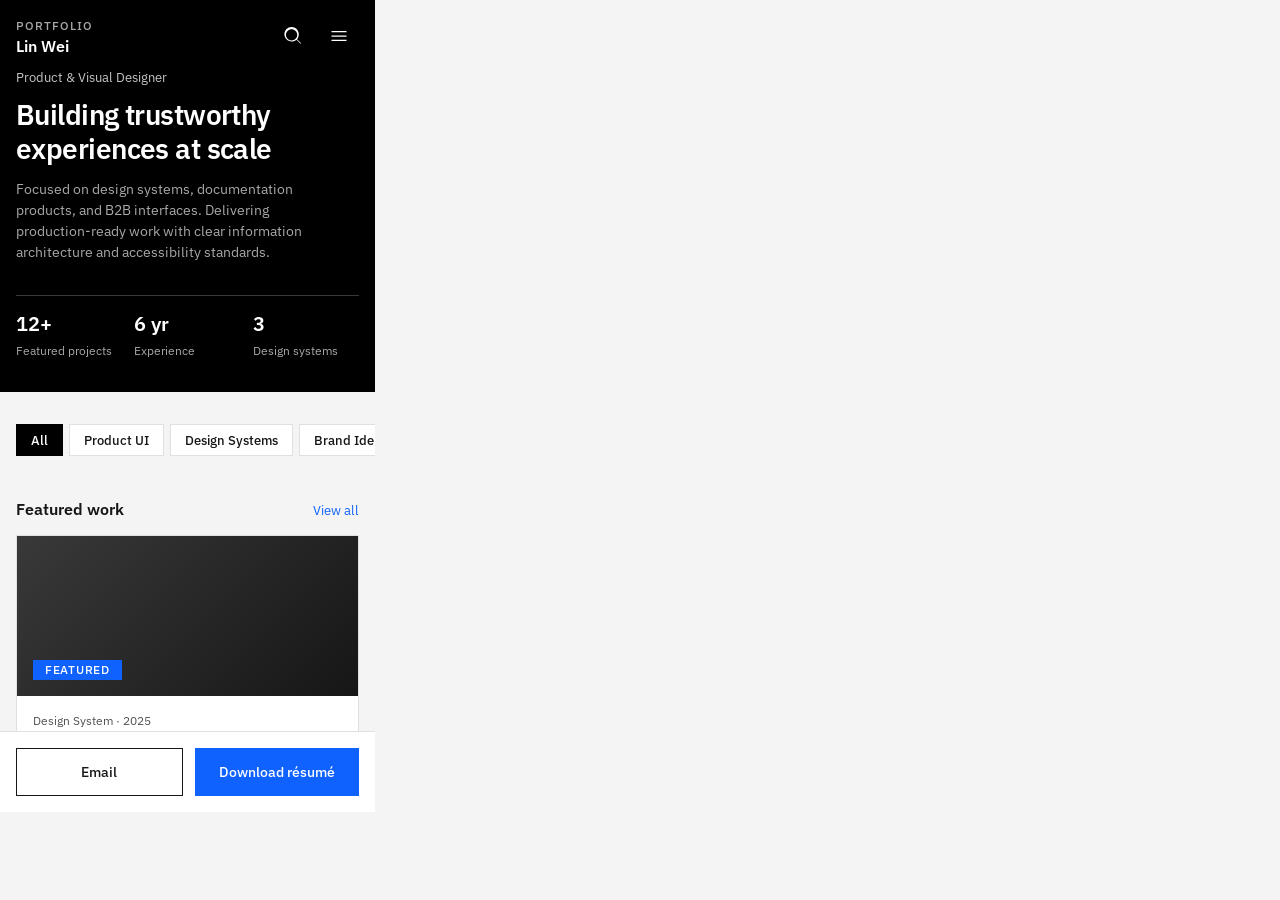
==== versions/v1/index.html @ 9880e447 "Initial commit: tool comparison archive for GitHub Pages. Static overview site comparing mobile port" ====
<!DOCTYPE html>
<html lang="en">
  <head>
    <meta charset="UTF-8" />
    <meta name="viewport" content="width=375, initial-scale=1.0" />
    <title>V1 — IBM Documentation Style Portfolio</title>
    <link rel="preconnect" href="https://fonts.googleapis.com" />
    <link rel="preconnect" href="https://fonts.gstatic.com" crossorigin />
    <link
      href="https://fonts.googleapis.com/css2?family=IBM+Plex+Sans:wght@400;500;600&display=swap"
      rel="stylesheet"
    />
    <style>
      /* ── Design tokens ── */
      :root {
        --font-family-primary: "IBM Plex Sans", system-ui, -apple-system, system-ui,
          ".SFNSText-Regular", sans-serif;
        --font-size-xs: 12px;
        --font-size-sm: 13.33px;
        --font-size-md: 13.71px;
        --font-size-lg: 14px;
        --font-size-xl: 16px;
        --font-size-2xl: 20px;
        --font-size-3xl: 28px;
        --font-size-4xl: 32px;
        --font-weight-base: 400;
        --font-weight-medium: 500;
        --font-weight-semibold: 600;
        --line-height-base: 18.0001px;
        --line-height-relaxed: 1.5;

        --color-text-primary: #161616;
        --color-text-secondary: #525252;
        --color-text-tertiary: #ffffff;
        --color-text-inverse: #0f62fe;
        --color-surface-base: #000000;
        --color-surface-muted: #f4f4f4;
        --color-surface-strong: #393939;
        --color-border-subtle: #e0e0e0;
        --color-focus: #0f62fe;

        --space-1: 0.5px;
        --space-2: 1px;
        --space-3: 6px;
        --space-4: 12px;
        --space-5: 14px;
        --space-6: 15px;
        --space-7: 16px;
        --space-8: 32px;

        --motion-instant: 70ms;
        --motion-fast: 110ms;
        --motion-normal: 150ms;
      }

      * {
        box-sizing: border-box;
        margin: 0;
        padding: 0;
      }

      html {
        width: 375px;
        height: 812px;
        overflow: hidden;
      }

      body {
        width: 375px;
        height: 812px;
        font-family: var(--font-family-primary);
        font-size: var(--font-size-lg);
        font-weight: var(--font-weight-base);
        line-height: var(--line-height-base);
        color: var(--color-text-primary);
        background: var(--color-surface-muted);
        display: flex;
        flex-direction: column;
        overflow: hidden;
      }

      /* ── Focus-visible (WCAG) ── */
      :focus {
        outline: none;
      }

      :focus-visible {
        outline: 2px solid var(--color-focus);
        outline-offset: 2px;
      }

      /* ── App shell ── */
      .app {
        display: flex;
        flex-direction: column;
        height: 100%;
        overflow: hidden;
      }

      /* ── Top bar ── */
      .top-bar {
        display: flex;
        align-items: center;
        justify-content: space-between;
        padding: var(--space-7) var(--space-7) var(--space-4);
        background: var(--color-surface-base);
        color: var(--color-text-tertiary);
        flex-shrink: 0;
      }

      .top-bar__brand {
        display: flex;
        flex-direction: column;
        gap: var(--space-2);
      }

      .top-bar__label {
        font-size: var(--font-size-xs);
        font-weight: var(--font-weight-medium);
        letter-spacing: 0.08em;
        text-transform: uppercase;
        color: #a8a8a8;
      }

      .top-bar__name {
        font-size: var(--font-size-xl);
        font-weight: var(--font-weight-semibold);
        line-height: 1.25;
      }

      .top-bar__actions {
        display: flex;
        gap: var(--space-3);
      }

      .icon-btn {
        display: flex;
        align-items: center;
        justify-content: center;
        width: 40px;
        height: 40px;
        border: none;
        border-radius: 0;
        background: transparent;
        color: var(--color-text-tertiary);
        cursor: pointer;
        transition: background var(--motion-fast) ease;
      }

      .icon-btn:hover {
        background: var(--color-surface-strong);
      }

      .icon-btn:active {
        background: #525252;
      }

      .icon-btn svg {
        width: 20px;
        height: 20px;
        fill: currentColor;
      }

      /* ── Scrollable main ── */
      .main {
        flex: 1;
        overflow-y: auto;
        overflow-x: hidden;
        -webkit-overflow-scrolling: touch;
        scrollbar-width: none;
        -ms-overflow-style: none;
      }

      .main::-webkit-scrollbar {
        display: none;
      }

      /* ── Hero ── */
      .hero {
        background: var(--color-surface-base);
        color: var(--color-text-tertiary);
        padding: 0 var(--space-7) var(--space-8);
      }

      .hero__role {
        font-size: var(--font-size-sm);
        color: #c6c6c6;
        margin-bottom: var(--space-4);
      }

      .hero__headline {
        font-size: var(--font-size-3xl);
        font-weight: var(--font-weight-semibold);
        line-height: 1.2;
        letter-spacing: -0.02em;
        margin-bottom: var(--space-5);
      }

      .hero__desc {
        font-size: var(--font-size-lg);
        line-height: var(--line-height-relaxed);
        color: #a8a8a8;
        max-width: 320px;
      }

      .stats {
        display: grid;
        grid-template-columns: repeat(3, 1fr);
        gap: var(--space-4);
        margin-top: var(--space-8);
        padding-top: var(--space-7);
        border-top: var(--space-2) solid var(--color-surface-strong);
      }

      .stat__value {
        font-size: var(--font-size-2xl);
        font-weight: var(--font-weight-semibold);
        line-height: 1.2;
      }

      .stat__label {
        font-size: var(--font-size-xs);
        color: #a8a8a8;
        margin-top: var(--space-3);
      }

      /* ── Section ── */
      .section {
        padding: var(--space-8) var(--space-7) 0;
      }

      .section__header {
        display: flex;
        align-items: baseline;
        justify-content: space-between;
        margin-bottom: var(--space-7);
      }

      .section__title {
        font-size: var(--font-size-xl);
        font-weight: var(--font-weight-semibold);
        color: var(--color-text-primary);
      }

      .section__link {
        font-size: var(--font-size-sm);
        color: var(--color-text-inverse);
        text-decoration: none;
        transition: opacity var(--motion-fast) ease;
      }

      .section__link:hover {
        text-decoration: underline;
      }

      .section__link:active {
        opacity: 0.8;
      }

      /* ── Filter chips ── */
      .chip-row {
        display: flex;
        gap: var(--space-3);
        overflow-x: auto;
        padding-bottom: var(--space-4);
        margin: 0 calc(-1 * var(--space-7));
        padding-left: var(--space-7);
        padding-right: var(--space-7);
        scrollbar-width: none;
      }

      .chip-row::-webkit-scrollbar {
        display: none;
      }

      .chip {
        flex-shrink: 0;
        padding: var(--space-3) var(--space-5);
        font-family: inherit;
        font-size: var(--font-size-sm);
        font-weight: var(--font-weight-medium);
        line-height: var(--line-height-base);
        border: var(--space-2) solid var(--color-border-subtle);
        border-radius: 0;
        background: #ffffff;
        color: var(--color-text-primary);
        cursor: pointer;
        transition:
          background var(--motion-fast) ease,
          border-color var(--motion-fast) ease,
          color var(--motion-fast) ease;
        white-space: nowrap;
      }

      .chip:hover {
        background: var(--color-surface-muted);
        border-color: #c6c6c6;
      }

      .chip--active {
        background: var(--color-surface-base);
        border-color: var(--color-surface-base);
        color: var(--color-text-tertiary);
      }

      .chip--active:hover {
        background: var(--color-surface-strong);
        border-color: var(--color-surface-strong);
      }

      .chip:active {
        transform: scale(0.98);
      }

      /* ── Featured card ── */
      .featured-card {
        display: block;
        background: #ffffff;
        border: var(--space-2) solid var(--color-border-subtle);
        text-decoration: none;
        color: inherit;
        transition:
          border-color var(--motion-normal) ease,
          box-shadow var(--motion-normal) ease;
      }

      .featured-card:hover {
        border-color: #c6c6c6;
      }

      .featured-card:active {
        border-color: var(--color-text-inverse);
      }

      .featured-card__visual {
        height: 160px;
        background: linear-gradient(135deg, #393939 0%, #161616 100%);
        display: flex;
        align-items: flex-end;
        padding: var(--space-7);
      }

      .featured-card__badge {
        display: inline-block;
        padding: var(--space-2) var(--space-4);
        font-size: var(--font-size-xs);
        font-weight: var(--font-weight-medium);
        letter-spacing: 0.06em;
        text-transform: uppercase;
        background: var(--color-text-inverse);
        color: var(--color-text-tertiary);
      }

      .featured-card__body {
        padding: var(--space-7);
      }

      .featured-card__meta {
        font-size: var(--font-size-xs);
        color: var(--color-text-secondary);
        margin-bottom: var(--space-3);
      }

      .featured-card__title {
        font-size: var(--font-size-2xl);
        font-weight: var(--font-weight-semibold);
        line-height: 1.25;
        margin-bottom: var(--space-4);
      }

      .featured-card__desc {
        font-size: var(--font-size-md);
        color: var(--color-text-secondary);
        line-height: var(--line-height-relaxed);
      }

      /* ── Project list ── */
      .project-list {
        list-style: none;
        background: #ffffff;
        border: var(--space-2) solid var(--color-border-subtle);
      }

      .project-item {
        border-bottom: var(--space-2) solid var(--color-border-subtle);
      }

      .project-item:last-child {
        border-bottom: none;
      }

      .project-item__link {
        display: flex;
        align-items: center;
        gap: var(--space-7);
        padding: var(--space-6) var(--space-7);
        text-decoration: none;
        color: inherit;
        transition: background var(--motion-fast) ease;
      }

      .project-item__link:hover {
        background: var(--color-surface-muted);
      }

      .project-item__link:active {
        background: #e8e8e8;
      }

      .project-item__index {
        flex-shrink: 0;
        width: 28px;
        font-size: var(--font-size-xs);
        font-weight: var(--font-weight-medium);
        color: var(--color-text-secondary);
        text-align: center;
      }

      .project-item__content {
        flex: 1;
        min-width: 0;
      }

      .project-item__title {
        font-size: var(--font-size-lg);
        font-weight: var(--font-weight-medium);
        white-space: nowrap;
        overflow: hidden;
        text-overflow: ellipsis;
      }

      .project-item__meta {
        font-size: var(--font-size-xs);
        color: var(--color-text-secondary);
        margin-top: var(--space-2);
      }

      .project-item__arrow {
        flex-shrink: 0;
        color: var(--color-text-inverse);
      }

      .project-item__arrow svg {
        width: 16px;
        height: 16px;
        fill: currentColor;
      }

      /* ── CTA footer ── */
      .cta-bar {
        flex-shrink: 0;
        padding: var(--space-7);
        background: #ffffff;
        border-top: var(--space-2) solid var(--color-border-subtle);
        display: flex;
        gap: var(--space-4);
      }

      .btn {
        flex: 1;
        display: inline-flex;
        align-items: center;
        justify-content: center;
        gap: var(--space-3);
        padding: var(--space-5) var(--space-7);
        font-family: inherit;
        font-size: var(--font-size-lg);
        font-weight: var(--font-weight-medium);
        line-height: var(--line-height-base);
        border: none;
        border-radius: 0;
        cursor: pointer;
        text-decoration: none;
        transition:
          background var(--motion-fast) ease,
          color var(--motion-fast) ease,
          opacity var(--motion-fast) ease;
      }

      .btn--primary {
        background: var(--color-text-inverse);
        color: var(--color-text-tertiary);
      }

      .btn--primary:hover {
        background: #0353e9;
      }

      .btn--primary:active {
        background: #002d9c;
      }

      .btn--secondary {
        background: transparent;
        color: var(--color-text-primary);
        border: var(--space-2) solid var(--color-text-primary);
      }

      .btn--secondary:hover {
        background: var(--color-surface-muted);
      }

      .btn--secondary:active {
        background: #e0e0e0;
      }

      .btn:disabled,
      .btn--disabled {
        opacity: 0.4;
        cursor: not-allowed;
        pointer-events: none;
      }

      .main__spacer {
        height: var(--space-8);
      }
    </style>
  </head>
  <body>
    <div class="app">
      <header class="top-bar">
        <div class="top-bar__brand">
          <span class="top-bar__label">Portfolio</span>
          <span class="top-bar__name">Lin Wei</span>
        </div>
        <div class="top-bar__actions">
          <button class="icon-btn" type="button" aria-label="Search projects">
            <svg viewBox="0 0 32 32" aria-hidden="true">
              <path
                d="M29 27.5858L22.4508 21.0366C24.2643 18.9177 25.25 16.1443 25.25 13.125C25.25 6.76587 20.1091 1.625 13.75 1.625C7.39087 1.625 2.25 6.76587 2.25 13.125C2.25 19.4841 7.39087 24.625 13.75 24.625C16.7693 24.625 19.5427 23.6393 21.6616 21.8258L28.2108 28.375L29 27.5858ZM13.75 23.125C8.77944 23.125 4.75 19.0956 4.75 14.125C4.75 9.15444 8.77944 5.125 13.75 5.125C18.7206 5.125 22.75 9.15444 22.75 14.125C22.75 19.0956 18.7206 23.125 13.75 23.125Z"
              />
            </svg>
          </button>
          <button class="icon-btn" type="button" aria-label="Open menu">
            <svg viewBox="0 0 32 32" aria-hidden="true">
              <path d="M4 8H28V10H4V8ZM4 15H28V17H4V15ZM4 22H28V24H4V22Z" />
            </svg>
          </button>
        </div>
      </header>

      <main class="main" id="main-content">
        <section class="hero" aria-labelledby="hero-heading">
          <p class="hero__role">Product &amp; Visual Designer</p>
          <h1 class="hero__headline" id="hero-heading">
            Building trustworthy<br />experiences at scale
          </h1>
          <p class="hero__desc">
            Focused on design systems, documentation products, and B2B interfaces. Delivering production-ready work with clear information architecture and accessibility standards.
          </p>
          <dl class="stats">
            <div>
              <dt class="stat__value">12+</dt>
              <dd class="stat__label">Featured projects</dd>
            </div>
            <div>
              <dt class="stat__value">6 yr</dt>
              <dd class="stat__label">Experience</dd>
            </div>
            <div>
              <dt class="stat__value">3</dt>
              <dd class="stat__label">Design systems</dd>
            </div>
          </dl>
        </section>

        <section class="section" aria-labelledby="filter-heading">
          <h2 class="visually-hidden" id="filter-heading">Project category filters</h2>
          <div class="chip-row" role="toolbar" aria-label="Project categories">
            <button class="chip chip--active" type="button" aria-pressed="true">
              All
            </button>
            <button class="chip" type="button" aria-pressed="false">Product UI</button>
            <button class="chip" type="button" aria-pressed="false">Design Systems</button>
            <button class="chip" type="button" aria-pressed="false">Brand Identity</button>
            <button class="chip" type="button" aria-pressed="false">Documentation UX</button>
          </div>
        </section>

        <section class="section" aria-labelledby="featured-heading">
          <div class="section__header">
            <h2 class="section__title" id="featured-heading">Featured work</h2>
            <a class="section__link" href="#">View all</a>
          </div>
          <a class="featured-card" href="#">
            <div class="featured-card__visual">
              <span class="featured-card__badge">Featured</span>
            </div>
            <div class="featured-card__body">
              <p class="featured-card__meta">Design System · 2025</p>
              <h3 class="featured-card__title">Enterprise Docs Design System</h3>
              <p class="featured-card__desc">
                Token-driven component library for a technical documentation platform, covering 40+ component states and WCAG 2.2 AA acceptance criteria.
              </p>
            </div>
          </a>
        </section>

        <section class="section" aria-labelledby="projects-heading">
          <div class="section__header">
            <h2 class="section__title" id="projects-heading">Recent projects</h2>
            <a class="section__link" href="#">Archive</a>
          </div>
          <ul class="project-list">
            <li class="project-item">
              <a class="project-item__link" href="#">
                <span class="project-item__index">01</span>
                <span class="project-item__content">
                  <span class="project-item__title">Cloud Console Redesign</span>
                  <span class="project-item__meta">Product UI · 2025</span>
                </span>
                <span class="project-item__arrow" aria-hidden="true">
                  <svg viewBox="0 0 32 32">
                    <path
                      d="M18 6L16.57 7.393L23.15 14H4V16H23.15L16.57 22.573L18 24L27 15L18 6Z"
                    />
                  </svg>
                </span>
              </a>
            </li>
            <li class="project-item">
              <a class="project-item__link" href="#">
                <span class="project-item__index">02</span>
                <span class="project-item__content">
                  <span class="project-item__title">Developer Portal IA</span>
                  <span class="project-item__meta">Information Architecture · 2024</span>
                </span>
                <span class="project-item__arrow" aria-hidden="true">
                  <svg viewBox="0 0 32 32">
                    <path
                      d="M18 6L16.57 7.393L23.15 14H4V16H23.15L16.57 22.573L18 24L27 15L18 6Z"
                    />
                  </svg>
                </span>
              </a>
            </li>
            <li class="project-item">
              <a class="project-item__link" href="#">
                <span class="project-item__index">03</span>
                <span class="project-item__content">
                  <span class="project-item__title">Fintech Mobile Onboarding</span>
                  <span class="project-item__meta">Mobile · 2024</span>
                </span>
                <span class="project-item__arrow" aria-hidden="true">
                  <svg viewBox="0 0 32 32">
                    <path
                      d="M18 6L16.57 7.393L23.15 14H4V16H23.15L16.57 22.573L18 24L27 15L18 6Z"
                    />
                  </svg>
                </span>
              </a>
            </li>
            <li class="project-item">
              <a class="project-item__link" href="#">
                <span class="project-item__index">04</span>
                <span class="project-item__content">
                  <span class="project-item__title">Brand Guidelines Toolkit</span>
                  <span class="project-item__meta">Brand Identity · 2023</span>
                </span>
                <span class="project-item__arrow" aria-hidden="true">
                  <svg viewBox="0 0 32 32">
                    <path
                      d="M18 6L16.57 7.393L23.15 14H4V16H23.15L16.57 22.573L18 24L27 15L18 6Z"
                    />
                  </svg>
                </span>
              </a>
            </li>
          </ul>
        </section>

        <div class="main__spacer" aria-hidden="true"></div>
      </main>

      <footer class="cta-bar">
        <a class="btn btn--secondary" href="mailto:hello@linwei.design">Email</a>
        <a class="btn btn--primary" href="#">Download résumé</a>
      </footer>
    </div>

    <style>
      .visually-hidden {
        position: absolute;
        width: 1px;
        height: 1px;
        padding: 0;
        margin: -1px;
        overflow: hidden;
        clip: rect(0, 0, 0, 0);
        white-space: nowrap;
        border: 0;
      }
    </style>

    <script>
      /* Chip toggle — keyboard & pointer */
      document.querySelectorAll(".chip").forEach((chip) => {
        chip.addEventListener("click", () => {
          document.querySelectorAll(".chip").forEach((c) => {
            c.classList.remove("chip--active");
            c.setAttribute("aria-pressed", "false");
          });
          chip.classList.add("chip--active");
          chip.setAttribute("aria-pressed", "true");
        });
      });
    </script>
  </body>
</html>
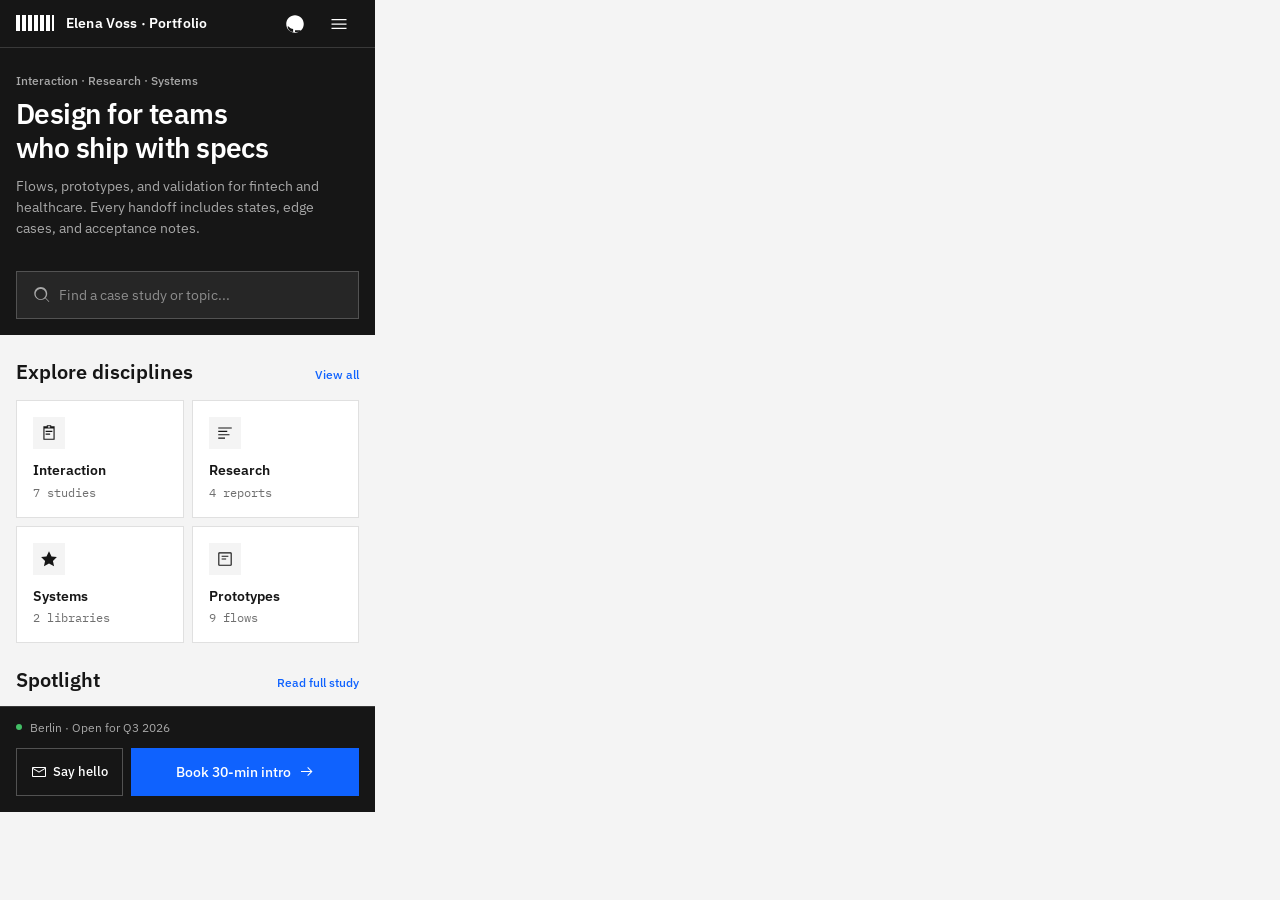
==== commit b46659ad: "Update copy, reorder versions, and default to solo preview. Cursor is now v1; sidebar explains the d" ====
--- a/versions/v1/index.html
+++ b/versions/v1/index.html
@@ -3,57 +3,66 @@
   <head>
     <meta charset="UTF-8" />
     <meta name="viewport" content="width=375, initial-scale=1.0" />
-    <title>V1 — IBM Documentation Style Portfolio</title>
+    <title>V2 — IBM Style Designer Portfolio</title>
     <link rel="preconnect" href="https://fonts.googleapis.com" />
     <link rel="preconnect" href="https://fonts.gstatic.com" crossorigin />
     <link
-      href="https://fonts.googleapis.com/css2?family=IBM+Plex+Sans:wght@400;500;600&display=swap"
+      href="https://fonts.googleapis.com/css2?family=IBM+Plex+Sans:wght@400;500;600&family=IBM+Plex+Mono:wght@400;500&display=swap"
       rel="stylesheet"
     />
     <style>
-      /* ── Design tokens ── */
       :root {
-        --font-family-primary: "IBM Plex Sans", system-ui, -apple-system, system-ui,
-          ".SFNSText-Regular", sans-serif;
-        --font-size-xs: 12px;
-        --font-size-sm: 13.33px;
-        --font-size-md: 13.71px;
-        --font-size-lg: 14px;
-        --font-size-xl: 16px;
-        --font-size-2xl: 20px;
-        --font-size-3xl: 28px;
-        --font-size-4xl: 32px;
-        --font-weight-base: 400;
-        --font-weight-medium: 500;
-        --font-weight-semibold: 600;
-        --line-height-base: 18.0001px;
-        --line-height-relaxed: 1.5;
-
-        --color-text-primary: #161616;
-        --color-text-secondary: #525252;
-        --color-text-tertiary: #ffffff;
-        --color-text-inverse: #0f62fe;
-        --color-surface-base: #000000;
-        --color-surface-muted: #f4f4f4;
-        --color-surface-strong: #393939;
-        --color-border-subtle: #e0e0e0;
-        --color-focus: #0f62fe;
-
-        --space-1: 0.5px;
-        --space-2: 1px;
-        --space-3: 6px;
-        --space-4: 12px;
-        --space-5: 14px;
-        --space-6: 15px;
-        --space-7: 16px;
-        --space-8: 32px;
-
-        --motion-instant: 70ms;
-        --motion-fast: 110ms;
-        --motion-normal: 150ms;
-      }
-
-      * {
+        --font-sans: "IBM Plex Sans", system-ui, sans-serif;
+        --font-mono: "IBM Plex Mono", ui-monospace, monospace;
+
+        --blue-60: #0f62fe;
+        --blue-70: #0353e9;
+        --blue-80: #002d9c;
+        --gray-100: #161616;
+        --gray-90: #262626;
+        --gray-80: #393939;
+        --gray-70: #525252;
+        --gray-60: #6f6f6f;
+        --gray-50: #8d8d8d;
+        --gray-40: #a8a8a8;
+        --gray-30: #c6c6c6;
+        --gray-20: #e0e0e0;
+        --gray-10: #f4f4f4;
+        --white: #ffffff;
+
+        --text-primary: var(--gray-100);
+        --text-secondary: var(--gray-70);
+        --text-helper: var(--gray-60);
+        --text-on-color: var(--white);
+        --text-link: var(--blue-60);
+        --surface-default: var(--white);
+        --surface-subtle: var(--gray-10);
+        --surface-inverse: var(--gray-100);
+        --border-subtle: var(--gray-20);
+        --border-strong: var(--gray-100);
+        --focus: var(--blue-60);
+
+        --space-02: 4px;
+        --space-03: 8px;
+        --space-04: 12px;
+        --space-05: 16px;
+        --space-06: 24px;
+        --space-07: 32px;
+        --space-08: 40px;
+
+        --type-caption: 12px;
+        --type-label: 14px;
+        --type-body: 14px;
+        --type-heading-03: 20px;
+        --type-heading-04: 28px;
+        --type-heading-05: 32px;
+
+        --motion-fast: 110ms cubic-bezier(0.2, 0, 0.38, 0.9);
+      }
+
+      *,
+      *::before,
+      *::after {
         box-sizing: border-box;
         margin: 0;
         padding: 0;
@@ -68,101 +77,176 @@
       body {
         width: 375px;
         height: 812px;
-        font-family: var(--font-family-primary);
-        font-size: var(--font-size-lg);
-        font-weight: var(--font-weight-base);
-        line-height: var(--line-height-base);
-        color: var(--color-text-primary);
-        background: var(--color-surface-muted);
-        display: flex;
-        flex-direction: column;
+        font-family: var(--font-sans);
+        font-size: var(--type-body);
+        line-height: 1.43;
+        color: var(--text-primary);
+        background: var(--surface-subtle);
         overflow: hidden;
       }
 
-      /* ── Focus-visible (WCAG) ── */
       :focus {
         outline: none;
       }
 
       :focus-visible {
-        outline: 2px solid var(--color-focus);
+        outline: 2px solid var(--focus);
         outline-offset: 2px;
       }
 
-      /* ── App shell ── */
       .app {
         display: flex;
         flex-direction: column;
         height: 100%;
-        overflow: hidden;
-      }
-
-      /* ── Top bar ── */
-      .top-bar {
+      }
+
+      /* ── Header (Carbon UI shell) ── */
+      .header {
+        flex-shrink: 0;
+        background: var(--surface-inverse);
+        color: var(--text-on-color);
+      }
+
+      .header__bar {
         display: flex;
         align-items: center;
         justify-content: space-between;
-        padding: var(--space-7) var(--space-7) var(--space-4);
-        background: var(--color-surface-base);
-        color: var(--color-text-tertiary);
-        flex-shrink: 0;
-      }
-
-      .top-bar__brand {
-        display: flex;
-        flex-direction: column;
-        gap: var(--space-2);
-      }
-
-      .top-bar__label {
-        font-size: var(--font-size-xs);
-        font-weight: var(--font-weight-medium);
-        letter-spacing: 0.08em;
-        text-transform: uppercase;
-        color: #a8a8a8;
-      }
-
-      .top-bar__name {
-        font-size: var(--font-size-xl);
-        font-weight: var(--font-weight-semibold);
-        line-height: 1.25;
-      }
-
-      .top-bar__actions {
-        display: flex;
-        gap: var(--space-3);
-      }
-
-      .icon-btn {
+        height: 48px;
+        padding: 0 var(--space-05);
+        border-bottom: 1px solid var(--gray-80);
+      }
+
+      .header__brand {
+        display: flex;
+        align-items: center;
+        gap: var(--space-04);
+        text-decoration: none;
+        color: inherit;
+      }
+
+      .header__logo {
+        display: block;
+        width: 38px;
+        height: 16px;
+      }
+
+      .header__title {
+        font-size: var(--type-label);
+        font-weight: 600;
+        letter-spacing: 0.01em;
+      }
+
+      .header__actions {
+        display: flex;
+        gap: var(--space-02);
+      }
+
+      .header__btn {
         display: flex;
         align-items: center;
         justify-content: center;
         width: 40px;
         height: 40px;
         border: none;
-        border-radius: 0;
         background: transparent;
-        color: var(--color-text-tertiary);
+        color: var(--text-on-color);
         cursor: pointer;
-        transition: background var(--motion-fast) ease;
-      }
-
-      .icon-btn:hover {
-        background: var(--color-surface-strong);
-      }
-
-      .icon-btn:active {
-        background: #525252;
-      }
-
-      .icon-btn svg {
+        transition: background var(--motion-fast);
+      }
+
+      .header__btn:hover {
+        background: var(--gray-80);
+      }
+
+      .header__btn:active {
+        background: var(--gray-70);
+      }
+
+      .header__btn svg {
         width: 20px;
         height: 20px;
         fill: currentColor;
       }
 
-      /* ── Scrollable main ── */
-      .main {
+      .header__intro {
+        padding: var(--space-06) var(--space-05) var(--space-07);
+      }
+
+      .header__eyebrow {
+        font-size: var(--type-caption);
+        font-weight: 500;
+        color: var(--gray-40);
+        margin-bottom: var(--space-03);
+      }
+
+      .header__headline {
+        font-size: var(--type-heading-04);
+        font-weight: 600;
+        line-height: 1.2;
+        letter-spacing: -0.02em;
+        margin-bottom: var(--space-04);
+      }
+
+      .header__desc {
+        font-size: var(--type-body);
+        line-height: 1.5;
+        color: var(--gray-40);
+        max-width: 320px;
+      }
+
+      /* ── Search (IBM Docs pattern) ── */
+      .search {
+        flex-shrink: 0;
+        padding: 0 var(--space-05) var(--space-05);
+        background: var(--surface-inverse);
+      }
+
+      .search__field {
+        display: flex;
+        align-items: center;
+        gap: var(--space-03);
+        height: 48px;
+        padding: 0 var(--space-05);
+        background: var(--gray-90);
+        border: 1px solid var(--gray-70);
+        transition:
+          border-color var(--motion-fast),
+          background var(--motion-fast);
+      }
+
+      .search__field:focus-within {
+        border-color: var(--blue-60);
+        background: var(--gray-80);
+      }
+
+      .search__icon {
+        flex-shrink: 0;
+        color: var(--gray-40);
+      }
+
+      .search__icon svg {
+        width: 18px;
+        height: 18px;
+        fill: currentColor;
+        display: block;
+      }
+
+      .search__input {
+        flex: 1;
+        min-width: 0;
+        border: none;
+        background: transparent;
+        font-family: inherit;
+        font-size: var(--type-label);
+        color: var(--text-on-color);
+      }
+
+      .search__input::placeholder {
+        color: var(--gray-50);
+      }
+
+      /* ── Scrollable content ── */
+      .content {
         flex: 1;
         overflow-y: auto;
         overflow-x: hidden;
@@ -171,82 +255,37 @@
         -ms-overflow-style: none;
       }
 
-      .main::-webkit-scrollbar {
+      .content::-webkit-scrollbar {
         display: none;
       }
 
-      /* ── Hero ── */
-      .hero {
-        background: var(--color-surface-base);
-        color: var(--color-text-tertiary);
-        padding: 0 var(--space-7) var(--space-8);
-      }
-
-      .hero__role {
-        font-size: var(--font-size-sm);
-        color: #c6c6c6;
-        margin-bottom: var(--space-4);
-      }
-
-      .hero__headline {
-        font-size: var(--font-size-3xl);
-        font-weight: var(--font-weight-semibold);
-        line-height: 1.2;
-        letter-spacing: -0.02em;
-        margin-bottom: var(--space-5);
-      }
-
-      .hero__desc {
-        font-size: var(--font-size-lg);
-        line-height: var(--line-height-relaxed);
-        color: #a8a8a8;
-        max-width: 320px;
-      }
-
-      .stats {
-        display: grid;
-        grid-template-columns: repeat(3, 1fr);
-        gap: var(--space-4);
-        margin-top: var(--space-8);
-        padding-top: var(--space-7);
-        border-top: var(--space-2) solid var(--color-surface-strong);
-      }
-
-      .stat__value {
-        font-size: var(--font-size-2xl);
-        font-weight: var(--font-weight-semibold);
-        line-height: 1.2;
-      }
-
-      .stat__label {
-        font-size: var(--font-size-xs);
-        color: #a8a8a8;
-        margin-top: var(--space-3);
+      .content__inner {
+        padding-bottom: var(--space-07);
       }
 
       /* ── Section ── */
       .section {
-        padding: var(--space-8) var(--space-7) 0;
-      }
-
-      .section__header {
+        padding: var(--space-06) var(--space-05) 0;
+      }
+
+      .section__head {
         display: flex;
         align-items: baseline;
         justify-content: space-between;
-        margin-bottom: var(--space-7);
+        margin-bottom: var(--space-05);
       }
 
       .section__title {
-        font-size: var(--font-size-xl);
-        font-weight: var(--font-weight-semibold);
-        color: var(--color-text-primary);
+        font-size: var(--type-heading-03);
+        font-weight: 600;
+        line-height: 1.25;
       }
 
       .section__link {
-        font-size: var(--font-size-sm);
-        color: var(--color-text-inverse);
+        font-size: var(--type-caption);
+        font-weight: 500;
+        color: var(--text-link);
         text-decoration: none;
-        transition: opacity var(--motion-fast) ease;
       }
 
       .section__link:hover {
@@ -254,431 +293,343 @@
       }
 
       .section__link:active {
-        opacity: 0.8;
-      }
-
-      /* ── Filter chips ── */
-      .chip-row {
-        display: flex;
-        gap: var(--space-3);
-        overflow-x: auto;
-        padding-bottom: var(--space-4);
-        margin: 0 calc(-1 * var(--space-7));
-        padding-left: var(--space-7);
-        padding-right: var(--space-7);
-        scrollbar-width: none;
-      }
-
-      .chip-row::-webkit-scrollbar {
-        display: none;
-      }
-
-      .chip {
-        flex-shrink: 0;
-        padding: var(--space-3) var(--space-5);
-        font-family: inherit;
-        font-size: var(--font-size-sm);
-        font-weight: var(--font-weight-medium);
-        line-height: var(--line-height-base);
-        border: var(--space-2) solid var(--color-border-subtle);
-        border-radius: 0;
-        background: #ffffff;
-        color: var(--color-text-primary);
-        cursor: pointer;
-        transition:
-          background var(--motion-fast) ease,
-          border-color var(--motion-fast) ease,
-          color var(--motion-fast) ease;
-        white-space: nowrap;
-      }
-
-      .chip:hover {
-        background: var(--color-surface-muted);
-        border-color: #c6c6c6;
-      }
-
-      .chip--active {
-        background: var(--color-surface-base);
-        border-color: var(--color-surface-base);
-        color: var(--color-text-tertiary);
-      }
-
-      .chip--active:hover {
-        background: var(--color-surface-strong);
-        border-color: var(--color-surface-strong);
-      }
-
-      .chip:active {
-        transform: scale(0.98);
-      }
-
-      /* ── Featured card ── */
-      .featured-card {
-        display: block;
-        background: #ffffff;
-        border: var(--space-2) solid var(--color-border-subtle);
+        color: var(--blue-70);
+      }
+
+      /* ── Topic tiles (Docs product cards) ── */
+      .tile-grid {
+        display: grid;
+        grid-template-columns: 1fr 1fr;
+        gap: var(--space-03);
+      }
+
+      .tile {
+        display: flex;
+        flex-direction: column;
+        min-height: 108px;
+        padding: var(--space-05);
+        background: var(--surface-default);
+        border: 1px solid var(--border-subtle);
         text-decoration: none;
         color: inherit;
         transition:
-          border-color var(--motion-normal) ease,
-          box-shadow var(--motion-normal) ease;
-      }
-
-      .featured-card:hover {
-        border-color: #c6c6c6;
-      }
-
-      .featured-card:active {
-        border-color: var(--color-text-inverse);
-      }
-
-      .featured-card__visual {
-        height: 160px;
-        background: linear-gradient(135deg, #393939 0%, #161616 100%);
-        display: flex;
-        align-items: flex-end;
-        padding: var(--space-7);
-      }
-
-      .featured-card__badge {
-        display: inline-block;
-        padding: var(--space-2) var(--space-4);
-        font-size: var(--font-size-xs);
-        font-weight: var(--font-weight-medium);
-        letter-spacing: 0.06em;
-        text-transform: uppercase;
-        background: var(--color-text-inverse);
-        color: var(--color-text-tertiary);
-      }
-
-      .featured-card__body {
-        padding: var(--space-7);
-      }
-
-      .featured-card__meta {
-        font-size: var(--font-size-xs);
-        color: var(--color-text-secondary);
-        margin-bottom: var(--space-3);
-      }
-
-      .featured-card__title {
-        font-size: var(--font-size-2xl);
-        font-weight: var(--font-weight-semibold);
-        line-height: 1.25;
-        margin-bottom: var(--space-4);
-      }
-
-      .featured-card__desc {
-        font-size: var(--font-size-md);
-        color: var(--color-text-secondary);
-        line-height: var(--line-height-relaxed);
-      }
-
-      /* ── Project list ── */
-      .project-list {
-        list-style: none;
-        background: #ffffff;
-        border: var(--space-2) solid var(--color-border-subtle);
-      }
-
-      .project-item {
-        border-bottom: var(--space-2) solid var(--color-border-subtle);
-      }
-
-      .project-item:last-child {
-        border-bottom: none;
-      }
-
-      .project-item__link {
-        display: flex;
-        align-items: center;
-        gap: var(--space-7);
-        padding: var(--space-6) var(--space-7);
+          border-color var(--motion-fast),
+          background var(--motion-fast);
+      }
+
+      .tile:hover {
+        border-color: var(--gray-30);
+        background: var(--gray-10);
+      }
+
+      .tile:active {
+        border-color: var(--blue-60);
+      }
+
+      .tile__icon {
+        width: 32px;
+        height: 32px;
+        display: flex;
+        align-items: center;
+        justify-content: center;
+        background: var(--gray-10);
+        margin-bottom: var(--space-04);
+        color: var(--gray-100);
+      }
+
+      .tile__icon svg {
+        width: 18px;
+        height: 18px;
+        fill: currentColor;
+      }
+
+      .tile__label {
+        font-size: var(--type-label);
+        font-weight: 600;
+        line-height: 1.3;
+        margin-bottom: var(--space-02);
+      }
+
+      .tile__count {
+        font-family: var(--font-mono);
+        font-size: var(--type-caption);
+        color: var(--text-helper);
+      }
+
+      /* ── Featured resource card ── */
+      .resource-card {
+        display: block;
+        background: var(--surface-default);
+        border: 1px solid var(--border-subtle);
         text-decoration: none;
         color: inherit;
-        transition: background var(--motion-fast) ease;
-      }
-
-      .project-item__link:hover {
-        background: var(--color-surface-muted);
-      }
-
-      .project-item__link:active {
-        background: #e8e8e8;
-      }
-
-      .project-item__index {
-        flex-shrink: 0;
-        width: 28px;
-        font-size: var(--font-size-xs);
-        font-weight: var(--font-weight-medium);
-        color: var(--color-text-secondary);
-        text-align: center;
-      }
-
-      .project-item__content {
-        flex: 1;
-        min-width: 0;
-      }
-
-      .project-item__title {
-        font-size: var(--font-size-lg);
-        font-weight: var(--font-weight-medium);
-        white-space: nowrap;
+        transition: border-color var(--motion-fast);
+      }
+
+      .resource-card:hover {
+        border-color: var(--gray-30);
+      }
+
+      .resource-card:active {
+        border-color: var(--blue-60);
+      }
+
+      .resource-card__media {
+        position: relative;
+        height: 148px;
         overflow: hidden;
-        text-overflow: ellipsis;
-      }
-
-      .project-item__meta {
-        font-size: var(--font-size-xs);
-        color: var(--color-text-secondary);
-        margin-top: var(--space-2);
-      }
-
-      .project-item__arrow {
-        flex-shrink: 0;
-        color: var(--color-text-inverse);
-      }
-
-      .project-item__arrow svg {
+        background: var(--gray-90);
+      }
+
+      .resource-card__media img {
+        width: 100%;
+        height: 100%;
+        object-fit: cover;
+        display: block;
+        opacity: 0.88;
+      }
+
+      .resource-card__tag {
+        position: absolute;
+        left: var(--space-05);
+        bottom: var(--space-05);
+        padding: var(--space-02) var(--space-04);
+        font-size: 11px;
+        font-weight: 600;
+        letter-spacing: 0.04em;
+        text-transform: uppercase;
+        background: var(--blue-60);
+        color: var(--text-on-color);
+      }
+
+      .resource-card__body {
+        padding: var(--space-05);
+      }
+
+      .resource-card__meta {
+        font-family: var(--font-mono);
+        font-size: var(--type-caption);
+        color: var(--text-helper);
+        margin-bottom: var(--space-03);
+      }
+
+      .resource-card__title {
+        font-size: var(--type-heading-03);
+        font-weight: 600;
+        line-height: 1.25;
+        margin-bottom: var(--space-03);
+      }
+
+      .resource-card__desc {
+        font-size: var(--type-body);
+        color: var(--text-secondary);
+        line-height: 1.5;
+      }
+
+      /* ── Doc index list ── */
+      .doc-list {
+        list-style: none;
+        background: var(--surface-default);
+        border: 1px solid var(--border-subtle);
+      }
+
+      .doc-list__item + .doc-list__item {
+        border-top: 1px solid var(--border-subtle);
+      }
+
+      .doc-list__link {
+        display: grid;
+        grid-template-columns: auto 1fr auto;
+        align-items: center;
+        gap: var(--space-04);
+        padding: var(--space-05);
+        text-decoration: none;
+        color: inherit;
+        transition: background var(--motion-fast);
+      }
+
+      .doc-list__link:hover {
+        background: var(--gray-10);
+      }
+
+      .doc-list__link:active {
+        background: var(--gray-20);
+      }
+
+      .doc-list__type {
+        font-family: var(--font-mono);
+        font-size: 11px;
+        font-weight: 500;
+        color: var(--text-helper);
+        writing-mode: vertical-rl;
+        transform: rotate(180deg);
+        letter-spacing: 0.06em;
+      }
+
+      .doc-list__title {
+        font-size: var(--type-label);
+        font-weight: 500;
+        line-height: 1.35;
+      }
+
+      .doc-list__sub {
+        font-size: var(--type-caption);
+        color: var(--text-helper);
+        margin-top: 2px;
+      }
+
+      .doc-list__arrow {
+        color: var(--blue-60);
+      }
+
+      .doc-list__arrow svg {
         width: 16px;
         height: 16px;
         fill: currentColor;
-      }
-
-      /* ── CTA footer ── */
-      .cta-bar {
+        display: block;
+      }
+
+      /* ── Status strip ── */
+      .status-strip {
+        display: flex;
+        align-items: center;
+        gap: var(--space-04);
+        margin-top: var(--space-06);
+        padding: var(--space-04) var(--space-05);
+        background: var(--surface-default);
+        border: 1px solid var(--border-subtle);
+      }
+
+      .status-strip__label {
+        font-size: var(--type-caption);
+        font-weight: 600;
+        color: var(--text-primary);
+        white-space: nowrap;
+      }
+
+      .status-strip__track {
+        flex: 1;
+        height: 4px;
+        background: var(--gray-20);
+        overflow: hidden;
+      }
+
+      .status-strip__fill {
+        height: 100%;
+        width: 72%;
+        background: var(--blue-60);
+      }
+
+      .status-strip__value {
+        font-family: var(--font-mono);
+        font-size: var(--type-caption);
+        color: var(--text-helper);
+      }
+
+      /* ── Contact dock (inverse footer) ── */
+      .contact-dock {
         flex-shrink: 0;
-        padding: var(--space-7);
-        background: #ffffff;
-        border-top: var(--space-2) solid var(--color-border-subtle);
-        display: flex;
-        gap: var(--space-4);
-      }
-
-      .btn {
+        padding: 12px 16px 16px;
+        background: var(--surface-inverse);
+        color: var(--text-on-color);
+        border-top: 1px solid var(--gray-80);
+      }
+
+      .contact-dock__meta {
+        display: flex;
+        align-items: center;
+        gap: 8px;
+        margin-bottom: 12px;
+        font-size: 12px;
+        color: var(--gray-40);
+      }
+
+      .contact-dock__dot {
+        width: 6px;
+        height: 6px;
+        border-radius: 50%;
+        background: #42be65;
+        flex-shrink: 0;
+      }
+
+      .contact-dock__row {
+        display: flex;
+        gap: 8px;
+        align-items: stretch;
+      }
+
+      .contact-dock__hello {
+        flex: 0 0 auto;
+        display: inline-flex;
+        align-items: center;
+        justify-content: center;
+        gap: 6px;
+        min-width: 48px;
+        height: 48px;
+        padding: 0 14px;
+        border: 1px solid var(--gray-70);
+        background: transparent;
+        color: var(--text-on-color);
+        font-family: inherit;
+        font-size: 13px;
+        font-weight: 500;
+        text-decoration: none;
+        cursor: pointer;
+        transition:
+          background var(--motion-fast),
+          border-color var(--motion-fast);
+      }
+
+      .contact-dock__hello:hover {
+        background: var(--gray-80);
+        border-color: var(--gray-40);
+      }
+
+      .contact-dock__hello:active {
+        background: var(--gray-70);
+      }
+
+      .contact-dock__hello svg {
+        width: 16px;
+        height: 16px;
+        fill: currentColor;
+        flex-shrink: 0;
+      }
+
+      .contact-dock__book {
         flex: 1;
         display: inline-flex;
         align-items: center;
         justify-content: center;
-        gap: var(--space-3);
-        padding: var(--space-5) var(--space-7);
+        gap: 8px;
+        min-height: 48px;
+        padding: 0 16px;
+        border: none;
+        background: var(--blue-60);
+        color: var(--text-on-color);
         font-family: inherit;
-        font-size: var(--font-size-lg);
-        font-weight: var(--font-weight-medium);
-        line-height: var(--line-height-base);
-        border: none;
-        border-radius: 0;
+        font-size: 14px;
+        font-weight: 500;
+        text-decoration: none;
         cursor: pointer;
-        text-decoration: none;
-        transition:
-          background var(--motion-fast) ease,
-          color var(--motion-fast) ease,
-          opacity var(--motion-fast) ease;
-      }
-
-      .btn--primary {
-        background: var(--color-text-inverse);
-        color: var(--color-text-tertiary);
-      }
-
-      .btn--primary:hover {
-        background: #0353e9;
-      }
-
-      .btn--primary:active {
-        background: #002d9c;
-      }
-
-      .btn--secondary {
-        background: transparent;
-        color: var(--color-text-primary);
-        border: var(--space-2) solid var(--color-text-primary);
-      }
-
-      .btn--secondary:hover {
-        background: var(--color-surface-muted);
-      }
-
-      .btn--secondary:active {
-        background: #e0e0e0;
-      }
-
-      .btn:disabled,
-      .btn--disabled {
-        opacity: 0.4;
-        cursor: not-allowed;
-        pointer-events: none;
-      }
-
-      .main__spacer {
-        height: var(--space-8);
-      }
-    </style>
-  </head>
-  <body>
-    <div class="app">
-      <header class="top-bar">
-        <div class="top-bar__brand">
-          <span class="top-bar__label">Portfolio</span>
-          <span class="top-bar__name">Lin Wei</span>
-        </div>
-        <div class="top-bar__actions">
-          <button class="icon-btn" type="button" aria-label="Search projects">
-            <svg viewBox="0 0 32 32" aria-hidden="true">
-              <path
-                d="M29 27.5858L22.4508 21.0366C24.2643 18.9177 25.25 16.1443 25.25 13.125C25.25 6.76587 20.1091 1.625 13.75 1.625C7.39087 1.625 2.25 6.76587 2.25 13.125C2.25 19.4841 7.39087 24.625 13.75 24.625C16.7693 24.625 19.5427 23.6393 21.6616 21.8258L28.2108 28.375L29 27.5858ZM13.75 23.125C8.77944 23.125 4.75 19.0956 4.75 14.125C4.75 9.15444 8.77944 5.125 13.75 5.125C18.7206 5.125 22.75 9.15444 22.75 14.125C22.75 19.0956 18.7206 23.125 13.75 23.125Z"
-              />
-            </svg>
-          </button>
-          <button class="icon-btn" type="button" aria-label="Open menu">
-            <svg viewBox="0 0 32 32" aria-hidden="true">
-              <path d="M4 8H28V10H4V8ZM4 15H28V17H4V15ZM4 22H28V24H4V22Z" />
-            </svg>
-          </button>
-        </div>
-      </header>
-
-      <main class="main" id="main-content">
-        <section class="hero" aria-labelledby="hero-heading">
-          <p class="hero__role">Product &amp; Visual Designer</p>
-          <h1 class="hero__headline" id="hero-heading">
-            Building trustworthy<br />experiences at scale
-          </h1>
-          <p class="hero__desc">
-            Focused on design systems, documentation products, and B2B interfaces. Delivering production-ready work with clear information architecture and accessibility standards.
-          </p>
-          <dl class="stats">
-            <div>
-              <dt class="stat__value">12+</dt>
-              <dd class="stat__label">Featured projects</dd>
-            </div>
-            <div>
-              <dt class="stat__value">6 yr</dt>
-              <dd class="stat__label">Experience</dd>
-            </div>
-            <div>
-              <dt class="stat__value">3</dt>
-              <dd class="stat__label">Design systems</dd>
-            </div>
-          </dl>
-        </section>
-
-        <section class="section" aria-labelledby="filter-heading">
-          <h2 class="visually-hidden" id="filter-heading">Project category filters</h2>
-          <div class="chip-row" role="toolbar" aria-label="Project categories">
-            <button class="chip chip--active" type="button" aria-pressed="true">
-              All
-            </button>
-            <button class="chip" type="button" aria-pressed="false">Product UI</button>
-            <button class="chip" type="button" aria-pressed="false">Design Systems</button>
-            <button class="chip" type="button" aria-pressed="false">Brand Identity</button>
-            <button class="chip" type="button" aria-pressed="false">Documentation UX</button>
-          </div>
-        </section>
-
-        <section class="section" aria-labelledby="featured-heading">
-          <div class="section__header">
-            <h2 class="section__title" id="featured-heading">Featured work</h2>
-            <a class="section__link" href="#">View all</a>
-          </div>
-          <a class="featured-card" href="#">
-            <div class="featured-card__visual">
-              <span class="featured-card__badge">Featured</span>
-            </div>
-            <div class="featured-card__body">
-              <p class="featured-card__meta">Design System · 2025</p>
-              <h3 class="featured-card__title">Enterprise Docs Design System</h3>
-              <p class="featured-card__desc">
-                Token-driven component library for a technical documentation platform, covering 40+ component states and WCAG 2.2 AA acceptance criteria.
-              </p>
-            </div>
-          </a>
-        </section>
-
-        <section class="section" aria-labelledby="projects-heading">
-          <div class="section__header">
-            <h2 class="section__title" id="projects-heading">Recent projects</h2>
-            <a class="section__link" href="#">Archive</a>
-          </div>
-          <ul class="project-list">
-            <li class="project-item">
-              <a class="project-item__link" href="#">
-                <span class="project-item__index">01</span>
-                <span class="project-item__content">
-                  <span class="project-item__title">Cloud Console Redesign</span>
-                  <span class="project-item__meta">Product UI · 2025</span>
-                </span>
-                <span class="project-item__arrow" aria-hidden="true">
-                  <svg viewBox="0 0 32 32">
-                    <path
-                      d="M18 6L16.57 7.393L23.15 14H4V16H23.15L16.57 22.573L18 24L27 15L18 6Z"
-                    />
-                  </svg>
-                </span>
-              </a>
-            </li>
-            <li class="project-item">
-              <a class="project-item__link" href="#">
-                <span class="project-item__index">02</span>
-                <span class="project-item__content">
-                  <span class="project-item__title">Developer Portal IA</span>
-                  <span class="project-item__meta">Information Architecture · 2024</span>
-                </span>
-                <span class="project-item__arrow" aria-hidden="true">
-                  <svg viewBox="0 0 32 32">
-                    <path
-                      d="M18 6L16.57 7.393L23.15 14H4V16H23.15L16.57 22.573L18 24L27 15L18 6Z"
-                    />
-                  </svg>
-                </span>
-              </a>
-            </li>
-            <li class="project-item">
-              <a class="project-item__link" href="#">
-                <span class="project-item__index">03</span>
-                <span class="project-item__content">
-                  <span class="project-item__title">Fintech Mobile Onboarding</span>
-                  <span class="project-item__meta">Mobile · 2024</span>
-                </span>
-                <span class="project-item__arrow" aria-hidden="true">
-                  <svg viewBox="0 0 32 32">
-                    <path
-                      d="M18 6L16.57 7.393L23.15 14H4V16H23.15L16.57 22.573L18 24L27 15L18 6Z"
-                    />
-                  </svg>
-                </span>
-              </a>
-            </li>
-            <li class="project-item">
-              <a class="project-item__link" href="#">
-                <span class="project-item__index">04</span>
-                <span class="project-item__content">
-                  <span class="project-item__title">Brand Guidelines Toolkit</span>
-                  <span class="project-item__meta">Brand Identity · 2023</span>
-                </span>
-                <span class="project-item__arrow" aria-hidden="true">
-                  <svg viewBox="0 0 32 32">
-                    <path
-                      d="M18 6L16.57 7.393L23.15 14H4V16H23.15L16.57 22.573L18 24L27 15L18 6Z"
-                    />
-                  </svg>
-                </span>
-              </a>
-            </li>
-          </ul>
-        </section>
-
-        <div class="main__spacer" aria-hidden="true"></div>
-      </main>
-
-      <footer class="cta-bar">
-        <a class="btn btn--secondary" href="mailto:hello@linwei.design">Email</a>
-        <a class="btn btn--primary" href="#">Download résumé</a>
-      </footer>
-    </div>
-
-    <style>
+        transition: background var(--motion-fast);
+      }
+
+      .contact-dock__book:hover {
+        background: var(--blue-70);
+      }
+
+      .contact-dock__book:active {
+        background: var(--blue-80);
+      }
+
+      .contact-dock__book svg {
+        width: 16px;
+        height: 16px;
+        fill: currentColor;
+        flex-shrink: 0;
+      }
+
       .visually-hidden {
         position: absolute;
         width: 1px;
@@ -690,20 +641,247 @@
         white-space: nowrap;
         border: 0;
       }
+
+      @media (prefers-reduced-motion: reduce) {
+        *,
+        *::before,
+        *::after {
+          transition-duration: 0.01ms !important;
+        }
+      }
     </style>
-
-    <script>
-      /* Chip toggle — keyboard & pointer */
-      document.querySelectorAll(".chip").forEach((chip) => {
-        chip.addEventListener("click", () => {
-          document.querySelectorAll(".chip").forEach((c) => {
-            c.classList.remove("chip--active");
-            c.setAttribute("aria-pressed", "false");
-          });
-          chip.classList.add("chip--active");
-          chip.setAttribute("aria-pressed", "true");
-        });
-      });
-    </script>
+  </head>
+  <body>
+    <div class="app">
+      <header class="header">
+        <div class="header__bar">
+          <a class="header__brand" href="#" aria-label="Back to home">
+            <svg class="header__logo" viewBox="0 0 38 16" aria-hidden="true">
+              <rect x="0" y="0" width="4" height="16" fill="#fff" />
+              <rect x="6" y="0" width="4" height="16" fill="#fff" />
+              <rect x="12" y="0" width="4" height="16" fill="#fff" />
+              <rect x="18" y="0" width="4" height="16" fill="#fff" />
+              <rect x="24" y="0" width="4" height="16" fill="#fff" />
+              <rect x="30" y="0" width="4" height="16" fill="#fff" />
+              <rect x="36" y="0" width="2" height="16" fill="#fff" />
+            </svg>
+            <span class="header__title">Elena Voss · Portfolio</span>
+          </a>
+          <div class="header__actions">
+            <button class="header__btn" type="button" aria-label="Change language">
+              <svg viewBox="0 0 32 32" aria-hidden="true">
+                <path
+                  d="M16 2C8.26801 2 2 8.26801 2 16C2 23.732 8.26801 30 16 30C23.732 30 30 23.732 30 16C30 8.26801 23.732 2 16 2ZM14 4.06934C9.47461 4.51367 5.51367 8.47461 4.06934 13H14V4.06934ZM16 4.06934V13H25.9307C24.4863 8.47461 20.5254 4.51367 16 4.06934ZM4.06934 15C4.51367 19.5254 8.47461 23.4863 13 23.9307V15H4.06934ZM16 23.9307C20.5254 23.4863 24.4863 19.5254 24.9307 15H16V23.9307ZM13 25.9307V28.9307C8.47461 28.4863 4.51367 24.5254 4.06934 20H13V25.9307ZM16 28.9307V25.9307H24.9307C24.4863 28.4863 20.5254 28.4863 16 28.9307Z"
+                />
+              </svg>
+            </button>
+            <button class="header__btn" type="button" aria-label="Open menu">
+              <svg viewBox="0 0 32 32" aria-hidden="true">
+                <path d="M4 8H28V10H4V8ZM4 15H28V17H4V15ZM4 22H28V24H4V22Z" />
+              </svg>
+            </button>
+          </div>
+        </div>
+
+        <div class="header__intro">
+          <p class="header__eyebrow">Interaction · Research · Systems</p>
+          <h1 class="header__headline">Design for teams<br />who ship with specs</h1>
+          <p class="header__desc">
+            Flows, prototypes, and validation for fintech and healthcare. Every handoff includes states, edge cases, and acceptance notes.
+          </p>
+        </div>
+
+        <div class="search">
+          <label class="search__field">
+            <span class="search__icon" aria-hidden="true">
+              <svg viewBox="0 0 32 32">
+                <path
+                  d="M29 27.5858L22.4508 21.0366C24.2643 18.9177 25.25 16.1443 25.25 13.125C25.25 6.76587 20.1091 1.625 13.75 1.625C7.39087 1.625 2.25 6.76587 2.25 13.125C2.25 19.4841 7.39087 24.625 13.75 24.625C16.7693 24.625 19.5427 23.6393 21.6616 21.8258L28.2108 28.375L29 27.5858ZM13.75 23.125C8.77944 23.125 4.75 19.0956 4.75 14.125C4.75 9.15444 8.77944 5.125 13.75 5.125C18.7206 5.125 22.75 9.15444 22.75 14.125C22.75 19.0956 18.7206 23.125 13.75 23.125Z"
+                />
+              </svg>
+            </span>
+            <span class="visually-hidden" id="search-label">Search case studies</span>
+            <input
+              class="search__input"
+              type="search"
+              placeholder="Find a case study or topic..."
+              aria-labelledby="search-label"
+            />
+          </label>
+        </div>
+      </header>
+
+      <main class="content" id="main">
+        <div class="content__inner">
+          <section class="section" aria-labelledby="topics-title">
+            <div class="section__head">
+              <h2 class="section__title" id="topics-title">Explore disciplines</h2>
+              <a class="section__link" href="#">View all</a>
+            </div>
+            <div class="tile-grid">
+              <a class="tile" href="#">
+                <span class="tile__icon" aria-hidden="true">
+                  <svg viewBox="0 0 32 32">
+                    <path
+                      d="M12 2H20V4H26V28H6V4H12V2ZM14 4V6H18V4H14ZM8 8V26H24V8H8ZM10 12H22V14H10V12ZM10 17H18V19H10V17Z"
+                    />
+                  </svg>
+                </span>
+                <span class="tile__label">Interaction</span>
+                <span class="tile__count">7 studies</span>
+              </a>
+              <a class="tile" href="#">
+                <span class="tile__icon" aria-hidden="true">
+                  <svg viewBox="0 0 32 32">
+                    <path
+                      d="M4 6H28V8H4V6ZM4 12H20V14H4V12ZM4 18H24V20H4V18ZM4 24H16V26H4V24Z"
+                    />
+                  </svg>
+                </span>
+                <span class="tile__label">Research</span>
+                <span class="tile__count">4 reports</span>
+              </a>
+              <a class="tile" href="#">
+                <span class="tile__icon" aria-hidden="true">
+                  <svg viewBox="0 0 32 32">
+                    <path
+                      d="M16 2L20.5 11.5L30 12.5L23 19.5L25 29L16 24L7 29L9 19.5L2 12.5L11.5 11.5L16 2Z"
+                    />
+                  </svg>
+                </span>
+                <span class="tile__label">Systems</span>
+                <span class="tile__count">2 libraries</span>
+              </a>
+              <a class="tile" href="#">
+                <span class="tile__icon" aria-hidden="true">
+                  <svg viewBox="0 0 32 32">
+                    <path
+                      d="M6 4H26C27.1 4 28 4.9 28 6V26C28 27.1 27.1 28 26 28H6C4.9 28 4 27.1 4 26V6C4 4.9 4.9 4 6 4ZM6 6V26H26V6H6ZM10 10H22V12H10V10ZM10 15H18V17H10V15Z"
+                    />
+                  </svg>
+                </span>
+                <span class="tile__label">Prototypes</span>
+                <span class="tile__count">9 flows</span>
+              </a>
+            </div>
+          </section>
+
+          <section class="section" aria-labelledby="featured-title">
+            <div class="section__head">
+              <h2 class="section__title" id="featured-title">Spotlight</h2>
+              <a class="section__link" href="#">Read full study</a>
+            </div>
+            <a class="resource-card" href="#">
+              <div class="resource-card__media">
+                <img
+                  src="https://picsum.photos/seed/ibm-docs-design-system/343/148"
+                  alt="Sentinel access console interface preview"
+                  width="343"
+                  height="148"
+                />
+                <span class="resource-card__tag">Featured</span>
+              </div>
+              <div class="resource-card__body">
+                <p class="resource-card__meta">Security · 2025</p>
+                <h3 class="resource-card__title">Sentinel Access Console</h3>
+                <p class="resource-card__desc">
+                  Role-based admin UI for identity teams: permission matrices, audit trails, and documented empty states for engineering handoff.
+                </p>
+              </div>
+            </a>
+
+            <div class="status-strip" role="status" aria-label="Research coverage">
+              <span class="status-strip__label">Research</span>
+              <div class="status-strip__track" aria-hidden="true">
+                <div class="status-strip__fill"></div>
+              </div>
+              <span class="status-strip__value">18 sessions</span>
+            </div>
+          </section>
+
+          <section class="section" aria-labelledby="recent-title">
+            <div class="section__head">
+              <h2 class="section__title" id="recent-title">Latest updates</h2>
+              <a class="section__link" href="#">Archive</a>
+            </div>
+            <ul class="doc-list">
+              <li class="doc-list__item">
+                <a class="doc-list__link" href="#">
+                  <span class="doc-list__type">UI</span>
+                  <span>
+                    <div class="doc-list__title">Harbor Fleet Tracker</div>
+                    <div class="doc-list__sub">Mobile · 2024</div>
+                  </span>
+                  <span class="doc-list__arrow" aria-hidden="true">
+                    <svg viewBox="0 0 32 32">
+                      <path
+                        d="M18 6L16.57 7.393L23.15 14H4V16H23.15L16.57 22.573L18 24L27 15L18 6Z"
+                      />
+                    </svg>
+                  </span>
+                </a>
+              </li>
+              <li class="doc-list__item">
+                <a class="doc-list__link" href="#">
+                  <span class="doc-list__type">IA</span>
+                  <span>
+                    <div class="doc-list__title">Meridian Study Portal</div>
+                    <div class="doc-list__sub">Healthcare · 2024</div>
+                  </span>
+                  <span class="doc-list__arrow" aria-hidden="true">
+                    <svg viewBox="0 0 32 32">
+                      <path
+                        d="M18 6L16.57 7.393L23.15 14H4V16H23.15L16.57 22.573L18 24L27 15L18 6Z"
+                      />
+                    </svg>
+                  </span>
+                </a>
+              </li>
+              <li class="doc-list__item">
+                <a class="doc-list__link" href="#">
+                  <span class="doc-list__type">APP</span>
+                  <span>
+                    <div class="doc-list__title">Volt Campaign Builder</div>
+                    <div class="doc-list__sub">Dashboard · 2023</div>
+                  </span>
+                  <span class="doc-list__arrow" aria-hidden="true">
+                    <svg viewBox="0 0 32 32">
+                      <path
+                        d="M18 6L16.57 7.393L23.15 14H4V16H23.15L16.57 22.573L18 24L27 15L18 6Z"
+                      />
+                    </svg>
+                  </span>
+                </a>
+              </li>
+            </ul>
+          </section>
+        </div>
+      </main>
+
+      <footer class="contact-dock">
+        <p class="contact-dock__meta">
+          <span class="contact-dock__dot" aria-hidden="true"></span>
+          Berlin · Open for Q3 2026
+        </p>
+        <div class="contact-dock__row">
+          <a class="contact-dock__hello" href="mailto:hello@evoss.design">
+            <svg viewBox="0 0 32 32" aria-hidden="true">
+              <path
+                d="M28 6H4C2.9 6 2 6.9 2 8V24C2 25.1 2.9 26 4 26H28C29.1 26 30 25.1 30 24V8C30 6.9 29.1 6 28 6ZM28 8L16 15L4 8H28ZM4 24V10.2L15.5 17.2C15.8 17.4 16.2 17.4 16.5 17.2L28 10.2V24H4Z"
+              />
+            </svg>
+            Say hello
+          </a>
+          <a class="contact-dock__book" href="#">
+            Book 30-min intro
+            <svg viewBox="0 0 32 32" aria-hidden="true">
+              <path
+                d="M18 6L16.57 7.393L23.15 14H4V16H23.15L16.57 22.573L18 24L27 15L18 6Z"
+              />
+            </svg>
+          </a>
+        </div>
+      </footer>
+    </div>
   </body>
 </html>
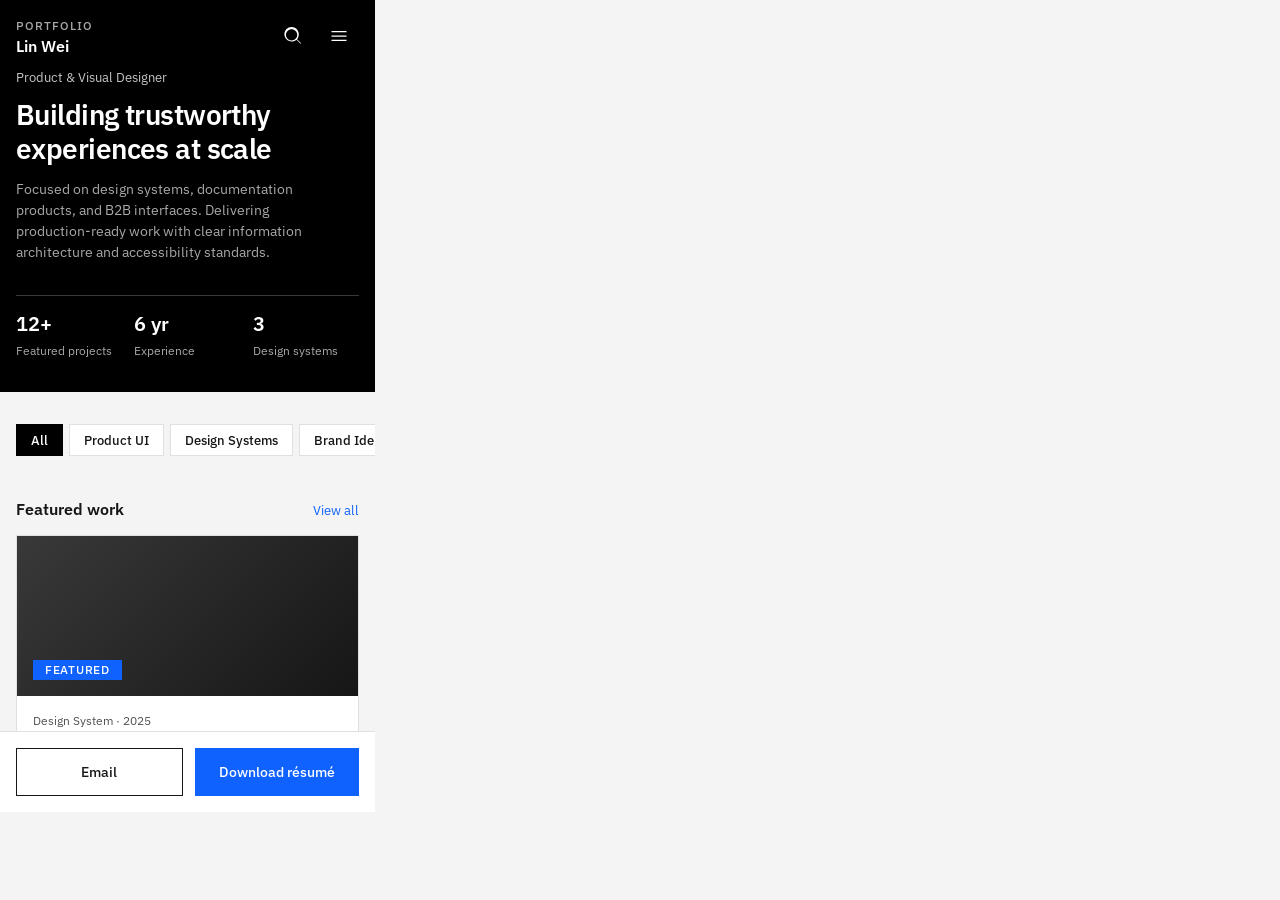
==== commit 9dd127df: "Fix v1/v2 mapping: align folders, metadata, and previews. Restore design-md-chrome to v1 and Cursor " ====
--- a/versions/v1/index.html
+++ b/versions/v1/index.html
@@ -3,66 +3,57 @@
   <head>
     <meta charset="UTF-8" />
     <meta name="viewport" content="width=375, initial-scale=1.0" />
-    <title>V2 — IBM Style Designer Portfolio</title>
+    <title>V1 — IBM Documentation Style Portfolio</title>
     <link rel="preconnect" href="https://fonts.googleapis.com" />
     <link rel="preconnect" href="https://fonts.gstatic.com" crossorigin />
     <link
-      href="https://fonts.googleapis.com/css2?family=IBM+Plex+Sans:wght@400;500;600&family=IBM+Plex+Mono:wght@400;500&display=swap"
+      href="https://fonts.googleapis.com/css2?family=IBM+Plex+Sans:wght@400;500;600&display=swap"
       rel="stylesheet"
     />
     <style>
+      /* ── Design tokens ── */
       :root {
-        --font-sans: "IBM Plex Sans", system-ui, sans-serif;
-        --font-mono: "IBM Plex Mono", ui-monospace, monospace;
-
-        --blue-60: #0f62fe;
-        --blue-70: #0353e9;
-        --blue-80: #002d9c;
-        --gray-100: #161616;
-        --gray-90: #262626;
-        --gray-80: #393939;
-        --gray-70: #525252;
-        --gray-60: #6f6f6f;
-        --gray-50: #8d8d8d;
-        --gray-40: #a8a8a8;
-        --gray-30: #c6c6c6;
-        --gray-20: #e0e0e0;
-        --gray-10: #f4f4f4;
-        --white: #ffffff;
-
-        --text-primary: var(--gray-100);
-        --text-secondary: var(--gray-70);
-        --text-helper: var(--gray-60);
-        --text-on-color: var(--white);
-        --text-link: var(--blue-60);
-        --surface-default: var(--white);
-        --surface-subtle: var(--gray-10);
-        --surface-inverse: var(--gray-100);
-        --border-subtle: var(--gray-20);
-        --border-strong: var(--gray-100);
-        --focus: var(--blue-60);
-
-        --space-02: 4px;
-        --space-03: 8px;
-        --space-04: 12px;
-        --space-05: 16px;
-        --space-06: 24px;
-        --space-07: 32px;
-        --space-08: 40px;
-
-        --type-caption: 12px;
-        --type-label: 14px;
-        --type-body: 14px;
-        --type-heading-03: 20px;
-        --type-heading-04: 28px;
-        --type-heading-05: 32px;
-
-        --motion-fast: 110ms cubic-bezier(0.2, 0, 0.38, 0.9);
-      }
-
-      *,
-      *::before,
-      *::after {
+        --font-family-primary: "IBM Plex Sans", system-ui, -apple-system, system-ui,
+          ".SFNSText-Regular", sans-serif;
+        --font-size-xs: 12px;
+        --font-size-sm: 13.33px;
+        --font-size-md: 13.71px;
+        --font-size-lg: 14px;
+        --font-size-xl: 16px;
+        --font-size-2xl: 20px;
+        --font-size-3xl: 28px;
+        --font-size-4xl: 32px;
+        --font-weight-base: 400;
+        --font-weight-medium: 500;
+        --font-weight-semibold: 600;
+        --line-height-base: 18.0001px;
+        --line-height-relaxed: 1.5;
+
+        --color-text-primary: #161616;
+        --color-text-secondary: #525252;
+        --color-text-tertiary: #ffffff;
+        --color-text-inverse: #0f62fe;
+        --color-surface-base: #000000;
+        --color-surface-muted: #f4f4f4;
+        --color-surface-strong: #393939;
+        --color-border-subtle: #e0e0e0;
+        --color-focus: #0f62fe;
+
+        --space-1: 0.5px;
+        --space-2: 1px;
+        --space-3: 6px;
+        --space-4: 12px;
+        --space-5: 14px;
+        --space-6: 15px;
+        --space-7: 16px;
+        --space-8: 32px;
+
+        --motion-instant: 70ms;
+        --motion-fast: 110ms;
+        --motion-normal: 150ms;
+      }
+
+      * {
         box-sizing: border-box;
         margin: 0;
         padding: 0;
@@ -77,176 +68,101 @@
       body {
         width: 375px;
         height: 812px;
-        font-family: var(--font-sans);
-        font-size: var(--type-body);
-        line-height: 1.43;
-        color: var(--text-primary);
-        background: var(--surface-subtle);
+        font-family: var(--font-family-primary);
+        font-size: var(--font-size-lg);
+        font-weight: var(--font-weight-base);
+        line-height: var(--line-height-base);
+        color: var(--color-text-primary);
+        background: var(--color-surface-muted);
+        display: flex;
+        flex-direction: column;
         overflow: hidden;
       }
 
+      /* ── Focus-visible (WCAG) ── */
       :focus {
         outline: none;
       }
 
       :focus-visible {
-        outline: 2px solid var(--focus);
+        outline: 2px solid var(--color-focus);
         outline-offset: 2px;
       }
 
+      /* ── App shell ── */
       .app {
         display: flex;
         flex-direction: column;
         height: 100%;
-      }
-
-      /* ── Header (Carbon UI shell) ── */
-      .header {
-        flex-shrink: 0;
-        background: var(--surface-inverse);
-        color: var(--text-on-color);
-      }
-
-      .header__bar {
+        overflow: hidden;
+      }
+
+      /* ── Top bar ── */
+      .top-bar {
         display: flex;
         align-items: center;
         justify-content: space-between;
-        height: 48px;
-        padding: 0 var(--space-05);
-        border-bottom: 1px solid var(--gray-80);
-      }
-
-      .header__brand {
-        display: flex;
-        align-items: center;
-        gap: var(--space-04);
-        text-decoration: none;
-        color: inherit;
-      }
-
-      .header__logo {
-        display: block;
-        width: 38px;
-        height: 16px;
-      }
-
-      .header__title {
-        font-size: var(--type-label);
-        font-weight: 600;
-        letter-spacing: 0.01em;
-      }
-
-      .header__actions {
-        display: flex;
-        gap: var(--space-02);
-      }
-
-      .header__btn {
+        padding: var(--space-7) var(--space-7) var(--space-4);
+        background: var(--color-surface-base);
+        color: var(--color-text-tertiary);
+        flex-shrink: 0;
+      }
+
+      .top-bar__brand {
+        display: flex;
+        flex-direction: column;
+        gap: var(--space-2);
+      }
+
+      .top-bar__label {
+        font-size: var(--font-size-xs);
+        font-weight: var(--font-weight-medium);
+        letter-spacing: 0.08em;
+        text-transform: uppercase;
+        color: #a8a8a8;
+      }
+
+      .top-bar__name {
+        font-size: var(--font-size-xl);
+        font-weight: var(--font-weight-semibold);
+        line-height: 1.25;
+      }
+
+      .top-bar__actions {
+        display: flex;
+        gap: var(--space-3);
+      }
+
+      .icon-btn {
         display: flex;
         align-items: center;
         justify-content: center;
         width: 40px;
         height: 40px;
         border: none;
+        border-radius: 0;
         background: transparent;
-        color: var(--text-on-color);
+        color: var(--color-text-tertiary);
         cursor: pointer;
-        transition: background var(--motion-fast);
-      }
-
-      .header__btn:hover {
-        background: var(--gray-80);
-      }
-
-      .header__btn:active {
-        background: var(--gray-70);
-      }
-
-      .header__btn svg {
+        transition: background var(--motion-fast) ease;
+      }
+
+      .icon-btn:hover {
+        background: var(--color-surface-strong);
+      }
+
+      .icon-btn:active {
+        background: #525252;
+      }
+
+      .icon-btn svg {
         width: 20px;
         height: 20px;
         fill: currentColor;
       }
 
-      .header__intro {
-        padding: var(--space-06) var(--space-05) var(--space-07);
-      }
-
-      .header__eyebrow {
-        font-size: var(--type-caption);
-        font-weight: 500;
-        color: var(--gray-40);
-        margin-bottom: var(--space-03);
-      }
-
-      .header__headline {
-        font-size: var(--type-heading-04);
-        font-weight: 600;
-        line-height: 1.2;
-        letter-spacing: -0.02em;
-        margin-bottom: var(--space-04);
-      }
-
-      .header__desc {
-        font-size: var(--type-body);
-        line-height: 1.5;
-        color: var(--gray-40);
-        max-width: 320px;
-      }
-
-      /* ── Search (IBM Docs pattern) ── */
-      .search {
-        flex-shrink: 0;
-        padding: 0 var(--space-05) var(--space-05);
-        background: var(--surface-inverse);
-      }
-
-      .search__field {
-        display: flex;
-        align-items: center;
-        gap: var(--space-03);
-        height: 48px;
-        padding: 0 var(--space-05);
-        background: var(--gray-90);
-        border: 1px solid var(--gray-70);
-        transition:
-          border-color var(--motion-fast),
-          background var(--motion-fast);
-      }
-
-      .search__field:focus-within {
-        border-color: var(--blue-60);
-        background: var(--gray-80);
-      }
-
-      .search__icon {
-        flex-shrink: 0;
-        color: var(--gray-40);
-      }
-
-      .search__icon svg {
-        width: 18px;
-        height: 18px;
-        fill: currentColor;
-        display: block;
-      }
-
-      .search__input {
-        flex: 1;
-        min-width: 0;
-        border: none;
-        background: transparent;
-        font-family: inherit;
-        font-size: var(--type-label);
-        color: var(--text-on-color);
-      }
-
-      .search__input::placeholder {
-        color: var(--gray-50);
-      }
-
-      /* ── Scrollable content ── */
-      .content {
+      /* ── Scrollable main ── */
+      .main {
         flex: 1;
         overflow-y: auto;
         overflow-x: hidden;
@@ -255,37 +171,82 @@
         -ms-overflow-style: none;
       }
 
-      .content::-webkit-scrollbar {
+      .main::-webkit-scrollbar {
         display: none;
       }
 
-      .content__inner {
-        padding-bottom: var(--space-07);
+      /* ── Hero ── */
+      .hero {
+        background: var(--color-surface-base);
+        color: var(--color-text-tertiary);
+        padding: 0 var(--space-7) var(--space-8);
+      }
+
+      .hero__role {
+        font-size: var(--font-size-sm);
+        color: #c6c6c6;
+        margin-bottom: var(--space-4);
+      }
+
+      .hero__headline {
+        font-size: var(--font-size-3xl);
+        font-weight: var(--font-weight-semibold);
+        line-height: 1.2;
+        letter-spacing: -0.02em;
+        margin-bottom: var(--space-5);
+      }
+
+      .hero__desc {
+        font-size: var(--font-size-lg);
+        line-height: var(--line-height-relaxed);
+        color: #a8a8a8;
+        max-width: 320px;
+      }
+
+      .stats {
+        display: grid;
+        grid-template-columns: repeat(3, 1fr);
+        gap: var(--space-4);
+        margin-top: var(--space-8);
+        padding-top: var(--space-7);
+        border-top: var(--space-2) solid var(--color-surface-strong);
+      }
+
+      .stat__value {
+        font-size: var(--font-size-2xl);
+        font-weight: var(--font-weight-semibold);
+        line-height: 1.2;
+      }
+
+      .stat__label {
+        font-size: var(--font-size-xs);
+        color: #a8a8a8;
+        margin-top: var(--space-3);
       }
 
       /* ── Section ── */
       .section {
-        padding: var(--space-06) var(--space-05) 0;
-      }
-
-      .section__head {
+        padding: var(--space-8) var(--space-7) 0;
+      }
+
+      .section__header {
         display: flex;
         align-items: baseline;
         justify-content: space-between;
-        margin-bottom: var(--space-05);
+        margin-bottom: var(--space-7);
       }
 
       .section__title {
-        font-size: var(--type-heading-03);
-        font-weight: 600;
-        line-height: 1.25;
+        font-size: var(--font-size-xl);
+        font-weight: var(--font-weight-semibold);
+        color: var(--color-text-primary);
       }
 
       .section__link {
-        font-size: var(--type-caption);
-        font-weight: 500;
-        color: var(--text-link);
+        font-size: var(--font-size-sm);
+        color: var(--color-text-inverse);
         text-decoration: none;
+        transition: opacity var(--motion-fast) ease;
       }
 
       .section__link:hover {
@@ -293,343 +254,431 @@
       }
 
       .section__link:active {
-        color: var(--blue-70);
-      }
-
-      /* ── Topic tiles (Docs product cards) ── */
-      .tile-grid {
-        display: grid;
-        grid-template-columns: 1fr 1fr;
-        gap: var(--space-03);
-      }
-
-      .tile {
-        display: flex;
-        flex-direction: column;
-        min-height: 108px;
-        padding: var(--space-05);
-        background: var(--surface-default);
-        border: 1px solid var(--border-subtle);
+        opacity: 0.8;
+      }
+
+      /* ── Filter chips ── */
+      .chip-row {
+        display: flex;
+        gap: var(--space-3);
+        overflow-x: auto;
+        padding-bottom: var(--space-4);
+        margin: 0 calc(-1 * var(--space-7));
+        padding-left: var(--space-7);
+        padding-right: var(--space-7);
+        scrollbar-width: none;
+      }
+
+      .chip-row::-webkit-scrollbar {
+        display: none;
+      }
+
+      .chip {
+        flex-shrink: 0;
+        padding: var(--space-3) var(--space-5);
+        font-family: inherit;
+        font-size: var(--font-size-sm);
+        font-weight: var(--font-weight-medium);
+        line-height: var(--line-height-base);
+        border: var(--space-2) solid var(--color-border-subtle);
+        border-radius: 0;
+        background: #ffffff;
+        color: var(--color-text-primary);
+        cursor: pointer;
+        transition:
+          background var(--motion-fast) ease,
+          border-color var(--motion-fast) ease,
+          color var(--motion-fast) ease;
+        white-space: nowrap;
+      }
+
+      .chip:hover {
+        background: var(--color-surface-muted);
+        border-color: #c6c6c6;
+      }
+
+      .chip--active {
+        background: var(--color-surface-base);
+        border-color: var(--color-surface-base);
+        color: var(--color-text-tertiary);
+      }
+
+      .chip--active:hover {
+        background: var(--color-surface-strong);
+        border-color: var(--color-surface-strong);
+      }
+
+      .chip:active {
+        transform: scale(0.98);
+      }
+
+      /* ── Featured card ── */
+      .featured-card {
+        display: block;
+        background: #ffffff;
+        border: var(--space-2) solid var(--color-border-subtle);
         text-decoration: none;
         color: inherit;
         transition:
-          border-color var(--motion-fast),
-          background var(--motion-fast);
-      }
-
-      .tile:hover {
-        border-color: var(--gray-30);
-        background: var(--gray-10);
-      }
-
-      .tile:active {
-        border-color: var(--blue-60);
-      }
-
-      .tile__icon {
-        width: 32px;
-        height: 32px;
+          border-color var(--motion-normal) ease,
+          box-shadow var(--motion-normal) ease;
+      }
+
+      .featured-card:hover {
+        border-color: #c6c6c6;
+      }
+
+      .featured-card:active {
+        border-color: var(--color-text-inverse);
+      }
+
+      .featured-card__visual {
+        height: 160px;
+        background: linear-gradient(135deg, #393939 0%, #161616 100%);
+        display: flex;
+        align-items: flex-end;
+        padding: var(--space-7);
+      }
+
+      .featured-card__badge {
+        display: inline-block;
+        padding: var(--space-2) var(--space-4);
+        font-size: var(--font-size-xs);
+        font-weight: var(--font-weight-medium);
+        letter-spacing: 0.06em;
+        text-transform: uppercase;
+        background: var(--color-text-inverse);
+        color: var(--color-text-tertiary);
+      }
+
+      .featured-card__body {
+        padding: var(--space-7);
+      }
+
+      .featured-card__meta {
+        font-size: var(--font-size-xs);
+        color: var(--color-text-secondary);
+        margin-bottom: var(--space-3);
+      }
+
+      .featured-card__title {
+        font-size: var(--font-size-2xl);
+        font-weight: var(--font-weight-semibold);
+        line-height: 1.25;
+        margin-bottom: var(--space-4);
+      }
+
+      .featured-card__desc {
+        font-size: var(--font-size-md);
+        color: var(--color-text-secondary);
+        line-height: var(--line-height-relaxed);
+      }
+
+      /* ── Project list ── */
+      .project-list {
+        list-style: none;
+        background: #ffffff;
+        border: var(--space-2) solid var(--color-border-subtle);
+      }
+
+      .project-item {
+        border-bottom: var(--space-2) solid var(--color-border-subtle);
+      }
+
+      .project-item:last-child {
+        border-bottom: none;
+      }
+
+      .project-item__link {
         display: flex;
         align-items: center;
-        justify-content: center;
-        background: var(--gray-10);
-        margin-bottom: var(--space-04);
-        color: var(--gray-100);
-      }
-
-      .tile__icon svg {
-        width: 18px;
-        height: 18px;
-        fill: currentColor;
-      }
-
-      .tile__label {
-        font-size: var(--type-label);
-        font-weight: 600;
-        line-height: 1.3;
-        margin-bottom: var(--space-02);
-      }
-
-      .tile__count {
-        font-family: var(--font-mono);
-        font-size: var(--type-caption);
-        color: var(--text-helper);
-      }
-
-      /* ── Featured resource card ── */
-      .resource-card {
-        display: block;
-        background: var(--surface-default);
-        border: 1px solid var(--border-subtle);
+        gap: var(--space-7);
+        padding: var(--space-6) var(--space-7);
         text-decoration: none;
         color: inherit;
-        transition: border-color var(--motion-fast);
-      }
-
-      .resource-card:hover {
-        border-color: var(--gray-30);
-      }
-
-      .resource-card:active {
-        border-color: var(--blue-60);
-      }
-
-      .resource-card__media {
-        position: relative;
-        height: 148px;
+        transition: background var(--motion-fast) ease;
+      }
+
+      .project-item__link:hover {
+        background: var(--color-surface-muted);
+      }
+
+      .project-item__link:active {
+        background: #e8e8e8;
+      }
+
+      .project-item__index {
+        flex-shrink: 0;
+        width: 28px;
+        font-size: var(--font-size-xs);
+        font-weight: var(--font-weight-medium);
+        color: var(--color-text-secondary);
+        text-align: center;
+      }
+
+      .project-item__content {
+        flex: 1;
+        min-width: 0;
+      }
+
+      .project-item__title {
+        font-size: var(--font-size-lg);
+        font-weight: var(--font-weight-medium);
+        white-space: nowrap;
         overflow: hidden;
-        background: var(--gray-90);
-      }
-
-      .resource-card__media img {
-        width: 100%;
-        height: 100%;
-        object-fit: cover;
-        display: block;
-        opacity: 0.88;
-      }
-
-      .resource-card__tag {
-        position: absolute;
-        left: var(--space-05);
-        bottom: var(--space-05);
-        padding: var(--space-02) var(--space-04);
-        font-size: 11px;
-        font-weight: 600;
-        letter-spacing: 0.04em;
-        text-transform: uppercase;
-        background: var(--blue-60);
-        color: var(--text-on-color);
-      }
-
-      .resource-card__body {
-        padding: var(--space-05);
-      }
-
-      .resource-card__meta {
-        font-family: var(--font-mono);
-        font-size: var(--type-caption);
-        color: var(--text-helper);
-        margin-bottom: var(--space-03);
-      }
-
-      .resource-card__title {
-        font-size: var(--type-heading-03);
-        font-weight: 600;
-        line-height: 1.25;
-        margin-bottom: var(--space-03);
-      }
-
-      .resource-card__desc {
-        font-size: var(--type-body);
-        color: var(--text-secondary);
-        line-height: 1.5;
-      }
-
-      /* ── Doc index list ── */
-      .doc-list {
-        list-style: none;
-        background: var(--surface-default);
-        border: 1px solid var(--border-subtle);
-      }
-
-      .doc-list__item + .doc-list__item {
-        border-top: 1px solid var(--border-subtle);
-      }
-
-      .doc-list__link {
-        display: grid;
-        grid-template-columns: auto 1fr auto;
-        align-items: center;
-        gap: var(--space-04);
-        padding: var(--space-05);
-        text-decoration: none;
-        color: inherit;
-        transition: background var(--motion-fast);
-      }
-
-      .doc-list__link:hover {
-        background: var(--gray-10);
-      }
-
-      .doc-list__link:active {
-        background: var(--gray-20);
-      }
-
-      .doc-list__type {
-        font-family: var(--font-mono);
-        font-size: 11px;
-        font-weight: 500;
-        color: var(--text-helper);
-        writing-mode: vertical-rl;
-        transform: rotate(180deg);
-        letter-spacing: 0.06em;
-      }
-
-      .doc-list__title {
-        font-size: var(--type-label);
-        font-weight: 500;
-        line-height: 1.35;
-      }
-
-      .doc-list__sub {
-        font-size: var(--type-caption);
-        color: var(--text-helper);
-        margin-top: 2px;
-      }
-
-      .doc-list__arrow {
-        color: var(--blue-60);
-      }
-
-      .doc-list__arrow svg {
+        text-overflow: ellipsis;
+      }
+
+      .project-item__meta {
+        font-size: var(--font-size-xs);
+        color: var(--color-text-secondary);
+        margin-top: var(--space-2);
+      }
+
+      .project-item__arrow {
+        flex-shrink: 0;
+        color: var(--color-text-inverse);
+      }
+
+      .project-item__arrow svg {
         width: 16px;
         height: 16px;
         fill: currentColor;
-        display: block;
-      }
-
-      /* ── Status strip ── */
-      .status-strip {
-        display: flex;
-        align-items: center;
-        gap: var(--space-04);
-        margin-top: var(--space-06);
-        padding: var(--space-04) var(--space-05);
-        background: var(--surface-default);
-        border: 1px solid var(--border-subtle);
-      }
-
-      .status-strip__label {
-        font-size: var(--type-caption);
-        font-weight: 600;
-        color: var(--text-primary);
-        white-space: nowrap;
-      }
-
-      .status-strip__track {
-        flex: 1;
-        height: 4px;
-        background: var(--gray-20);
-        overflow: hidden;
-      }
-
-      .status-strip__fill {
-        height: 100%;
-        width: 72%;
-        background: var(--blue-60);
-      }
-
-      .status-strip__value {
-        font-family: var(--font-mono);
-        font-size: var(--type-caption);
-        color: var(--text-helper);
-      }
-
-      /* ── Contact dock (inverse footer) ── */
-      .contact-dock {
+      }
+
+      /* ── CTA footer ── */
+      .cta-bar {
         flex-shrink: 0;
-        padding: 12px 16px 16px;
-        background: var(--surface-inverse);
-        color: var(--text-on-color);
-        border-top: 1px solid var(--gray-80);
-      }
-
-      .contact-dock__meta {
-        display: flex;
-        align-items: center;
-        gap: 8px;
-        margin-bottom: 12px;
-        font-size: 12px;
-        color: var(--gray-40);
-      }
-
-      .contact-dock__dot {
-        width: 6px;
-        height: 6px;
-        border-radius: 50%;
-        background: #42be65;
-        flex-shrink: 0;
-      }
-
-      .contact-dock__row {
-        display: flex;
-        gap: 8px;
-        align-items: stretch;
-      }
-
-      .contact-dock__hello {
-        flex: 0 0 auto;
-        display: inline-flex;
-        align-items: center;
-        justify-content: center;
-        gap: 6px;
-        min-width: 48px;
-        height: 48px;
-        padding: 0 14px;
-        border: 1px solid var(--gray-70);
-        background: transparent;
-        color: var(--text-on-color);
-        font-family: inherit;
-        font-size: 13px;
-        font-weight: 500;
-        text-decoration: none;
-        cursor: pointer;
-        transition:
-          background var(--motion-fast),
-          border-color var(--motion-fast);
-      }
-
-      .contact-dock__hello:hover {
-        background: var(--gray-80);
-        border-color: var(--gray-40);
-      }
-
-      .contact-dock__hello:active {
-        background: var(--gray-70);
-      }
-
-      .contact-dock__hello svg {
-        width: 16px;
-        height: 16px;
-        fill: currentColor;
-        flex-shrink: 0;
-      }
-
-      .contact-dock__book {
+        padding: var(--space-7);
+        background: #ffffff;
+        border-top: var(--space-2) solid var(--color-border-subtle);
+        display: flex;
+        gap: var(--space-4);
+      }
+
+      .btn {
         flex: 1;
         display: inline-flex;
         align-items: center;
         justify-content: center;
-        gap: 8px;
-        min-height: 48px;
-        padding: 0 16px;
+        gap: var(--space-3);
+        padding: var(--space-5) var(--space-7);
+        font-family: inherit;
+        font-size: var(--font-size-lg);
+        font-weight: var(--font-weight-medium);
+        line-height: var(--line-height-base);
         border: none;
-        background: var(--blue-60);
-        color: var(--text-on-color);
-        font-family: inherit;
-        font-size: 14px;
-        font-weight: 500;
+        border-radius: 0;
+        cursor: pointer;
         text-decoration: none;
-        cursor: pointer;
-        transition: background var(--motion-fast);
-      }
-
-      .contact-dock__book:hover {
-        background: var(--blue-70);
-      }
-
-      .contact-dock__book:active {
-        background: var(--blue-80);
-      }
-
-      .contact-dock__book svg {
-        width: 16px;
-        height: 16px;
-        fill: currentColor;
-        flex-shrink: 0;
-      }
-
+        transition:
+          background var(--motion-fast) ease,
+          color var(--motion-fast) ease,
+          opacity var(--motion-fast) ease;
+      }
+
+      .btn--primary {
+        background: var(--color-text-inverse);
+        color: var(--color-text-tertiary);
+      }
+
+      .btn--primary:hover {
+        background: #0353e9;
+      }
+
+      .btn--primary:active {
+        background: #002d9c;
+      }
+
+      .btn--secondary {
+        background: transparent;
+        color: var(--color-text-primary);
+        border: var(--space-2) solid var(--color-text-primary);
+      }
+
+      .btn--secondary:hover {
+        background: var(--color-surface-muted);
+      }
+
+      .btn--secondary:active {
+        background: #e0e0e0;
+      }
+
+      .btn:disabled,
+      .btn--disabled {
+        opacity: 0.4;
+        cursor: not-allowed;
+        pointer-events: none;
+      }
+
+      .main__spacer {
+        height: var(--space-8);
+      }
+    </style>
+  </head>
+  <body>
+    <div class="app">
+      <header class="top-bar">
+        <div class="top-bar__brand">
+          <span class="top-bar__label">Portfolio</span>
+          <span class="top-bar__name">Lin Wei</span>
+        </div>
+        <div class="top-bar__actions">
+          <button class="icon-btn" type="button" aria-label="Search projects">
+            <svg viewBox="0 0 32 32" aria-hidden="true">
+              <path
+                d="M29 27.5858L22.4508 21.0366C24.2643 18.9177 25.25 16.1443 25.25 13.125C25.25 6.76587 20.1091 1.625 13.75 1.625C7.39087 1.625 2.25 6.76587 2.25 13.125C2.25 19.4841 7.39087 24.625 13.75 24.625C16.7693 24.625 19.5427 23.6393 21.6616 21.8258L28.2108 28.375L29 27.5858ZM13.75 23.125C8.77944 23.125 4.75 19.0956 4.75 14.125C4.75 9.15444 8.77944 5.125 13.75 5.125C18.7206 5.125 22.75 9.15444 22.75 14.125C22.75 19.0956 18.7206 23.125 13.75 23.125Z"
+              />
+            </svg>
+          </button>
+          <button class="icon-btn" type="button" aria-label="Open menu">
+            <svg viewBox="0 0 32 32" aria-hidden="true">
+              <path d="M4 8H28V10H4V8ZM4 15H28V17H4V15ZM4 22H28V24H4V22Z" />
+            </svg>
+          </button>
+        </div>
+      </header>
+
+      <main class="main" id="main-content">
+        <section class="hero" aria-labelledby="hero-heading">
+          <p class="hero__role">Product &amp; Visual Designer</p>
+          <h1 class="hero__headline" id="hero-heading">
+            Building trustworthy<br />experiences at scale
+          </h1>
+          <p class="hero__desc">
+            Focused on design systems, documentation products, and B2B interfaces. Delivering production-ready work with clear information architecture and accessibility standards.
+          </p>
+          <dl class="stats">
+            <div>
+              <dt class="stat__value">12+</dt>
+              <dd class="stat__label">Featured projects</dd>
+            </div>
+            <div>
+              <dt class="stat__value">6 yr</dt>
+              <dd class="stat__label">Experience</dd>
+            </div>
+            <div>
+              <dt class="stat__value">3</dt>
+              <dd class="stat__label">Design systems</dd>
+            </div>
+          </dl>
+        </section>
+
+        <section class="section" aria-labelledby="filter-heading">
+          <h2 class="visually-hidden" id="filter-heading">Project category filters</h2>
+          <div class="chip-row" role="toolbar" aria-label="Project categories">
+            <button class="chip chip--active" type="button" aria-pressed="true">
+              All
+            </button>
+            <button class="chip" type="button" aria-pressed="false">Product UI</button>
+            <button class="chip" type="button" aria-pressed="false">Design Systems</button>
+            <button class="chip" type="button" aria-pressed="false">Brand Identity</button>
+            <button class="chip" type="button" aria-pressed="false">Documentation UX</button>
+          </div>
+        </section>
+
+        <section class="section" aria-labelledby="featured-heading">
+          <div class="section__header">
+            <h2 class="section__title" id="featured-heading">Featured work</h2>
+            <a class="section__link" href="#">View all</a>
+          </div>
+          <a class="featured-card" href="#">
+            <div class="featured-card__visual">
+              <span class="featured-card__badge">Featured</span>
+            </div>
+            <div class="featured-card__body">
+              <p class="featured-card__meta">Design System · 2025</p>
+              <h3 class="featured-card__title">Enterprise Docs Design System</h3>
+              <p class="featured-card__desc">
+                Token-driven component library for a technical documentation platform, covering 40+ component states and WCAG 2.2 AA acceptance criteria.
+              </p>
+            </div>
+          </a>
+        </section>
+
+        <section class="section" aria-labelledby="projects-heading">
+          <div class="section__header">
+            <h2 class="section__title" id="projects-heading">Recent projects</h2>
+            <a class="section__link" href="#">Archive</a>
+          </div>
+          <ul class="project-list">
+            <li class="project-item">
+              <a class="project-item__link" href="#">
+                <span class="project-item__index">01</span>
+                <span class="project-item__content">
+                  <span class="project-item__title">Cloud Console Redesign</span>
+                  <span class="project-item__meta">Product UI · 2025</span>
+                </span>
+                <span class="project-item__arrow" aria-hidden="true">
+                  <svg viewBox="0 0 32 32">
+                    <path
+                      d="M18 6L16.57 7.393L23.15 14H4V16H23.15L16.57 22.573L18 24L27 15L18 6Z"
+                    />
+                  </svg>
+                </span>
+              </a>
+            </li>
+            <li class="project-item">
+              <a class="project-item__link" href="#">
+                <span class="project-item__index">02</span>
+                <span class="project-item__content">
+                  <span class="project-item__title">Developer Portal IA</span>
+                  <span class="project-item__meta">Information Architecture · 2024</span>
+                </span>
+                <span class="project-item__arrow" aria-hidden="true">
+                  <svg viewBox="0 0 32 32">
+                    <path
+                      d="M18 6L16.57 7.393L23.15 14H4V16H23.15L16.57 22.573L18 24L27 15L18 6Z"
+                    />
+                  </svg>
+                </span>
+              </a>
+            </li>
+            <li class="project-item">
+              <a class="project-item__link" href="#">
+                <span class="project-item__index">03</span>
+                <span class="project-item__content">
+                  <span class="project-item__title">Fintech Mobile Onboarding</span>
+                  <span class="project-item__meta">Mobile · 2024</span>
+                </span>
+                <span class="project-item__arrow" aria-hidden="true">
+                  <svg viewBox="0 0 32 32">
+                    <path
+                      d="M18 6L16.57 7.393L23.15 14H4V16H23.15L16.57 22.573L18 24L27 15L18 6Z"
+                    />
+                  </svg>
+                </span>
+              </a>
+            </li>
+            <li class="project-item">
+              <a class="project-item__link" href="#">
+                <span class="project-item__index">04</span>
+                <span class="project-item__content">
+                  <span class="project-item__title">Brand Guidelines Toolkit</span>
+                  <span class="project-item__meta">Brand Identity · 2023</span>
+                </span>
+                <span class="project-item__arrow" aria-hidden="true">
+                  <svg viewBox="0 0 32 32">
+                    <path
+                      d="M18 6L16.57 7.393L23.15 14H4V16H23.15L16.57 22.573L18 24L27 15L18 6Z"
+                    />
+                  </svg>
+                </span>
+              </a>
+            </li>
+          </ul>
+        </section>
+
+        <div class="main__spacer" aria-hidden="true"></div>
+      </main>
+
+      <footer class="cta-bar">
+        <a class="btn btn--secondary" href="mailto:hello@linwei.design">Email</a>
+        <a class="btn btn--primary" href="#">Download résumé</a>
+      </footer>
+    </div>
+
+    <style>
       .visually-hidden {
         position: absolute;
         width: 1px;
@@ -641,247 +690,20 @@
         white-space: nowrap;
         border: 0;
       }
-
-      @media (prefers-reduced-motion: reduce) {
-        *,
-        *::before,
-        *::after {
-          transition-duration: 0.01ms !important;
-        }
-      }
     </style>
-  </head>
-  <body>
-    <div class="app">
-      <header class="header">
-        <div class="header__bar">
-          <a class="header__brand" href="#" aria-label="Back to home">
-            <svg class="header__logo" viewBox="0 0 38 16" aria-hidden="true">
-              <rect x="0" y="0" width="4" height="16" fill="#fff" />
-              <rect x="6" y="0" width="4" height="16" fill="#fff" />
-              <rect x="12" y="0" width="4" height="16" fill="#fff" />
-              <rect x="18" y="0" width="4" height="16" fill="#fff" />
-              <rect x="24" y="0" width="4" height="16" fill="#fff" />
-              <rect x="30" y="0" width="4" height="16" fill="#fff" />
-              <rect x="36" y="0" width="2" height="16" fill="#fff" />
-            </svg>
-            <span class="header__title">Elena Voss · Portfolio</span>
-          </a>
-          <div class="header__actions">
-            <button class="header__btn" type="button" aria-label="Change language">
-              <svg viewBox="0 0 32 32" aria-hidden="true">
-                <path
-                  d="M16 2C8.26801 2 2 8.26801 2 16C2 23.732 8.26801 30 16 30C23.732 30 30 23.732 30 16C30 8.26801 23.732 2 16 2ZM14 4.06934C9.47461 4.51367 5.51367 8.47461 4.06934 13H14V4.06934ZM16 4.06934V13H25.9307C24.4863 8.47461 20.5254 4.51367 16 4.06934ZM4.06934 15C4.51367 19.5254 8.47461 23.4863 13 23.9307V15H4.06934ZM16 23.9307C20.5254 23.4863 24.4863 19.5254 24.9307 15H16V23.9307ZM13 25.9307V28.9307C8.47461 28.4863 4.51367 24.5254 4.06934 20H13V25.9307ZM16 28.9307V25.9307H24.9307C24.4863 28.4863 20.5254 28.4863 16 28.9307Z"
-                />
-              </svg>
-            </button>
-            <button class="header__btn" type="button" aria-label="Open menu">
-              <svg viewBox="0 0 32 32" aria-hidden="true">
-                <path d="M4 8H28V10H4V8ZM4 15H28V17H4V15ZM4 22H28V24H4V22Z" />
-              </svg>
-            </button>
-          </div>
-        </div>
-
-        <div class="header__intro">
-          <p class="header__eyebrow">Interaction · Research · Systems</p>
-          <h1 class="header__headline">Design for teams<br />who ship with specs</h1>
-          <p class="header__desc">
-            Flows, prototypes, and validation for fintech and healthcare. Every handoff includes states, edge cases, and acceptance notes.
-          </p>
-        </div>
-
-        <div class="search">
-          <label class="search__field">
-            <span class="search__icon" aria-hidden="true">
-              <svg viewBox="0 0 32 32">
-                <path
-                  d="M29 27.5858L22.4508 21.0366C24.2643 18.9177 25.25 16.1443 25.25 13.125C25.25 6.76587 20.1091 1.625 13.75 1.625C7.39087 1.625 2.25 6.76587 2.25 13.125C2.25 19.4841 7.39087 24.625 13.75 24.625C16.7693 24.625 19.5427 23.6393 21.6616 21.8258L28.2108 28.375L29 27.5858ZM13.75 23.125C8.77944 23.125 4.75 19.0956 4.75 14.125C4.75 9.15444 8.77944 5.125 13.75 5.125C18.7206 5.125 22.75 9.15444 22.75 14.125C22.75 19.0956 18.7206 23.125 13.75 23.125Z"
-                />
-              </svg>
-            </span>
-            <span class="visually-hidden" id="search-label">Search case studies</span>
-            <input
-              class="search__input"
-              type="search"
-              placeholder="Find a case study or topic..."
-              aria-labelledby="search-label"
-            />
-          </label>
-        </div>
-      </header>
-
-      <main class="content" id="main">
-        <div class="content__inner">
-          <section class="section" aria-labelledby="topics-title">
-            <div class="section__head">
-              <h2 class="section__title" id="topics-title">Explore disciplines</h2>
-              <a class="section__link" href="#">View all</a>
-            </div>
-            <div class="tile-grid">
-              <a class="tile" href="#">
-                <span class="tile__icon" aria-hidden="true">
-                  <svg viewBox="0 0 32 32">
-                    <path
-                      d="M12 2H20V4H26V28H6V4H12V2ZM14 4V6H18V4H14ZM8 8V26H24V8H8ZM10 12H22V14H10V12ZM10 17H18V19H10V17Z"
-                    />
-                  </svg>
-                </span>
-                <span class="tile__label">Interaction</span>
-                <span class="tile__count">7 studies</span>
-              </a>
-              <a class="tile" href="#">
-                <span class="tile__icon" aria-hidden="true">
-                  <svg viewBox="0 0 32 32">
-                    <path
-                      d="M4 6H28V8H4V6ZM4 12H20V14H4V12ZM4 18H24V20H4V18ZM4 24H16V26H4V24Z"
-                    />
-                  </svg>
-                </span>
-                <span class="tile__label">Research</span>
-                <span class="tile__count">4 reports</span>
-              </a>
-              <a class="tile" href="#">
-                <span class="tile__icon" aria-hidden="true">
-                  <svg viewBox="0 0 32 32">
-                    <path
-                      d="M16 2L20.5 11.5L30 12.5L23 19.5L25 29L16 24L7 29L9 19.5L2 12.5L11.5 11.5L16 2Z"
-                    />
-                  </svg>
-                </span>
-                <span class="tile__label">Systems</span>
-                <span class="tile__count">2 libraries</span>
-              </a>
-              <a class="tile" href="#">
-                <span class="tile__icon" aria-hidden="true">
-                  <svg viewBox="0 0 32 32">
-                    <path
-                      d="M6 4H26C27.1 4 28 4.9 28 6V26C28 27.1 27.1 28 26 28H6C4.9 28 4 27.1 4 26V6C4 4.9 4.9 4 6 4ZM6 6V26H26V6H6ZM10 10H22V12H10V10ZM10 15H18V17H10V15Z"
-                    />
-                  </svg>
-                </span>
-                <span class="tile__label">Prototypes</span>
-                <span class="tile__count">9 flows</span>
-              </a>
-            </div>
-          </section>
-
-          <section class="section" aria-labelledby="featured-title">
-            <div class="section__head">
-              <h2 class="section__title" id="featured-title">Spotlight</h2>
-              <a class="section__link" href="#">Read full study</a>
-            </div>
-            <a class="resource-card" href="#">
-              <div class="resource-card__media">
-                <img
-                  src="https://picsum.photos/seed/ibm-docs-design-system/343/148"
-                  alt="Sentinel access console interface preview"
-                  width="343"
-                  height="148"
-                />
-                <span class="resource-card__tag">Featured</span>
-              </div>
-              <div class="resource-card__body">
-                <p class="resource-card__meta">Security · 2025</p>
-                <h3 class="resource-card__title">Sentinel Access Console</h3>
-                <p class="resource-card__desc">
-                  Role-based admin UI for identity teams: permission matrices, audit trails, and documented empty states for engineering handoff.
-                </p>
-              </div>
-            </a>
-
-            <div class="status-strip" role="status" aria-label="Research coverage">
-              <span class="status-strip__label">Research</span>
-              <div class="status-strip__track" aria-hidden="true">
-                <div class="status-strip__fill"></div>
-              </div>
-              <span class="status-strip__value">18 sessions</span>
-            </div>
-          </section>
-
-          <section class="section" aria-labelledby="recent-title">
-            <div class="section__head">
-              <h2 class="section__title" id="recent-title">Latest updates</h2>
-              <a class="section__link" href="#">Archive</a>
-            </div>
-            <ul class="doc-list">
-              <li class="doc-list__item">
-                <a class="doc-list__link" href="#">
-                  <span class="doc-list__type">UI</span>
-                  <span>
-                    <div class="doc-list__title">Harbor Fleet Tracker</div>
-                    <div class="doc-list__sub">Mobile · 2024</div>
-                  </span>
-                  <span class="doc-list__arrow" aria-hidden="true">
-                    <svg viewBox="0 0 32 32">
-                      <path
-                        d="M18 6L16.57 7.393L23.15 14H4V16H23.15L16.57 22.573L18 24L27 15L18 6Z"
-                      />
-                    </svg>
-                  </span>
-                </a>
-              </li>
-              <li class="doc-list__item">
-                <a class="doc-list__link" href="#">
-                  <span class="doc-list__type">IA</span>
-                  <span>
-                    <div class="doc-list__title">Meridian Study Portal</div>
-                    <div class="doc-list__sub">Healthcare · 2024</div>
-                  </span>
-                  <span class="doc-list__arrow" aria-hidden="true">
-                    <svg viewBox="0 0 32 32">
-                      <path
-                        d="M18 6L16.57 7.393L23.15 14H4V16H23.15L16.57 22.573L18 24L27 15L18 6Z"
-                      />
-                    </svg>
-                  </span>
-                </a>
-              </li>
-              <li class="doc-list__item">
-                <a class="doc-list__link" href="#">
-                  <span class="doc-list__type">APP</span>
-                  <span>
-                    <div class="doc-list__title">Volt Campaign Builder</div>
-                    <div class="doc-list__sub">Dashboard · 2023</div>
-                  </span>
-                  <span class="doc-list__arrow" aria-hidden="true">
-                    <svg viewBox="0 0 32 32">
-                      <path
-                        d="M18 6L16.57 7.393L23.15 14H4V16H23.15L16.57 22.573L18 24L27 15L18 6Z"
-                      />
-                    </svg>
-                  </span>
-                </a>
-              </li>
-            </ul>
-          </section>
-        </div>
-      </main>
-
-      <footer class="contact-dock">
-        <p class="contact-dock__meta">
-          <span class="contact-dock__dot" aria-hidden="true"></span>
-          Berlin · Open for Q3 2026
-        </p>
-        <div class="contact-dock__row">
-          <a class="contact-dock__hello" href="mailto:hello@evoss.design">
-            <svg viewBox="0 0 32 32" aria-hidden="true">
-              <path
-                d="M28 6H4C2.9 6 2 6.9 2 8V24C2 25.1 2.9 26 4 26H28C29.1 26 30 25.1 30 24V8C30 6.9 29.1 6 28 6ZM28 8L16 15L4 8H28ZM4 24V10.2L15.5 17.2C15.8 17.4 16.2 17.4 16.5 17.2L28 10.2V24H4Z"
-              />
-            </svg>
-            Say hello
-          </a>
-          <a class="contact-dock__book" href="#">
-            Book 30-min intro
-            <svg viewBox="0 0 32 32" aria-hidden="true">
-              <path
-                d="M18 6L16.57 7.393L23.15 14H4V16H23.15L16.57 22.573L18 24L27 15L18 6Z"
-              />
-            </svg>
-          </a>
-        </div>
-      </footer>
-    </div>
+
+    <script>
+      /* Chip toggle — keyboard & pointer */
+      document.querySelectorAll(".chip").forEach((chip) => {
+        chip.addEventListener("click", () => {
+          document.querySelectorAll(".chip").forEach((c) => {
+            c.classList.remove("chip--active");
+            c.setAttribute("aria-pressed", "false");
+          });
+          chip.classList.add("chip--active");
+          chip.setAttribute("aria-pressed", "true");
+        });
+      });
+    </script>
   </body>
 </html>
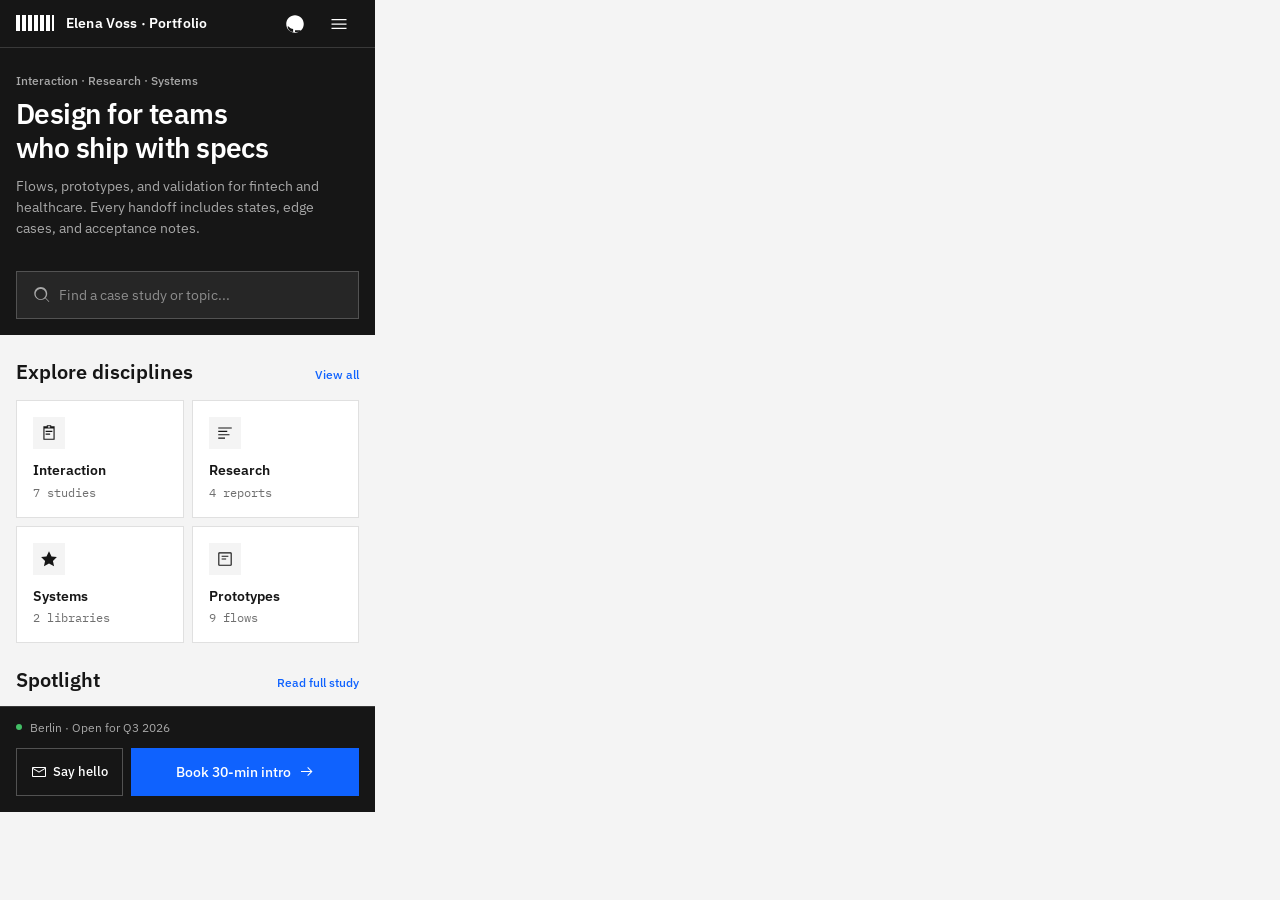
==== commit e376da93: "Move Cursor to v1 with aligned folders, metadata, and titles. Swap v1/v2 HTML files and versions.js " ====
--- a/versions/v1/index.html
+++ b/versions/v1/index.html
@@ -3,57 +3,66 @@
   <head>
     <meta charset="UTF-8" />
     <meta name="viewport" content="width=375, initial-scale=1.0" />
-    <title>V1 — IBM Documentation Style Portfolio</title>
+    <title>V1 — IBM Style Designer Portfolio</title>
     <link rel="preconnect" href="https://fonts.googleapis.com" />
     <link rel="preconnect" href="https://fonts.gstatic.com" crossorigin />
     <link
-      href="https://fonts.googleapis.com/css2?family=IBM+Plex+Sans:wght@400;500;600&display=swap"
+      href="https://fonts.googleapis.com/css2?family=IBM+Plex+Sans:wght@400;500;600&family=IBM+Plex+Mono:wght@400;500&display=swap"
       rel="stylesheet"
     />
     <style>
-      /* ── Design tokens ── */
       :root {
-        --font-family-primary: "IBM Plex Sans", system-ui, -apple-system, system-ui,
-          ".SFNSText-Regular", sans-serif;
-        --font-size-xs: 12px;
-        --font-size-sm: 13.33px;
-        --font-size-md: 13.71px;
-        --font-size-lg: 14px;
-        --font-size-xl: 16px;
-        --font-size-2xl: 20px;
-        --font-size-3xl: 28px;
-        --font-size-4xl: 32px;
-        --font-weight-base: 400;
-        --font-weight-medium: 500;
-        --font-weight-semibold: 600;
-        --line-height-base: 18.0001px;
-        --line-height-relaxed: 1.5;
-
-        --color-text-primary: #161616;
-        --color-text-secondary: #525252;
-        --color-text-tertiary: #ffffff;
-        --color-text-inverse: #0f62fe;
-        --color-surface-base: #000000;
-        --color-surface-muted: #f4f4f4;
-        --color-surface-strong: #393939;
-        --color-border-subtle: #e0e0e0;
-        --color-focus: #0f62fe;
-
-        --space-1: 0.5px;
-        --space-2: 1px;
-        --space-3: 6px;
-        --space-4: 12px;
-        --space-5: 14px;
-        --space-6: 15px;
-        --space-7: 16px;
-        --space-8: 32px;
-
-        --motion-instant: 70ms;
-        --motion-fast: 110ms;
-        --motion-normal: 150ms;
-      }
-
-      * {
+        --font-sans: "IBM Plex Sans", system-ui, sans-serif;
+        --font-mono: "IBM Plex Mono", ui-monospace, monospace;
+
+        --blue-60: #0f62fe;
+        --blue-70: #0353e9;
+        --blue-80: #002d9c;
+        --gray-100: #161616;
+        --gray-90: #262626;
+        --gray-80: #393939;
+        --gray-70: #525252;
+        --gray-60: #6f6f6f;
+        --gray-50: #8d8d8d;
+        --gray-40: #a8a8a8;
+        --gray-30: #c6c6c6;
+        --gray-20: #e0e0e0;
+        --gray-10: #f4f4f4;
+        --white: #ffffff;
+
+        --text-primary: var(--gray-100);
+        --text-secondary: var(--gray-70);
+        --text-helper: var(--gray-60);
+        --text-on-color: var(--white);
+        --text-link: var(--blue-60);
+        --surface-default: var(--white);
+        --surface-subtle: var(--gray-10);
+        --surface-inverse: var(--gray-100);
+        --border-subtle: var(--gray-20);
+        --border-strong: var(--gray-100);
+        --focus: var(--blue-60);
+
+        --space-02: 4px;
+        --space-03: 8px;
+        --space-04: 12px;
+        --space-05: 16px;
+        --space-06: 24px;
+        --space-07: 32px;
+        --space-08: 40px;
+
+        --type-caption: 12px;
+        --type-label: 14px;
+        --type-body: 14px;
+        --type-heading-03: 20px;
+        --type-heading-04: 28px;
+        --type-heading-05: 32px;
+
+        --motion-fast: 110ms cubic-bezier(0.2, 0, 0.38, 0.9);
+      }
+
+      *,
+      *::before,
+      *::after {
         box-sizing: border-box;
         margin: 0;
         padding: 0;
@@ -68,101 +77,176 @@
       body {
         width: 375px;
         height: 812px;
-        font-family: var(--font-family-primary);
-        font-size: var(--font-size-lg);
-        font-weight: var(--font-weight-base);
-        line-height: var(--line-height-base);
-        color: var(--color-text-primary);
-        background: var(--color-surface-muted);
-        display: flex;
-        flex-direction: column;
+        font-family: var(--font-sans);
+        font-size: var(--type-body);
+        line-height: 1.43;
+        color: var(--text-primary);
+        background: var(--surface-subtle);
         overflow: hidden;
       }
 
-      /* ── Focus-visible (WCAG) ── */
       :focus {
         outline: none;
       }
 
       :focus-visible {
-        outline: 2px solid var(--color-focus);
+        outline: 2px solid var(--focus);
         outline-offset: 2px;
       }
 
-      /* ── App shell ── */
       .app {
         display: flex;
         flex-direction: column;
         height: 100%;
-        overflow: hidden;
-      }
-
-      /* ── Top bar ── */
-      .top-bar {
+      }
+
+      /* ── Header (Carbon UI shell) ── */
+      .header {
+        flex-shrink: 0;
+        background: var(--surface-inverse);
+        color: var(--text-on-color);
+      }
+
+      .header__bar {
         display: flex;
         align-items: center;
         justify-content: space-between;
-        padding: var(--space-7) var(--space-7) var(--space-4);
-        background: var(--color-surface-base);
-        color: var(--color-text-tertiary);
-        flex-shrink: 0;
-      }
-
-      .top-bar__brand {
-        display: flex;
-        flex-direction: column;
-        gap: var(--space-2);
-      }
-
-      .top-bar__label {
-        font-size: var(--font-size-xs);
-        font-weight: var(--font-weight-medium);
-        letter-spacing: 0.08em;
-        text-transform: uppercase;
-        color: #a8a8a8;
-      }
-
-      .top-bar__name {
-        font-size: var(--font-size-xl);
-        font-weight: var(--font-weight-semibold);
-        line-height: 1.25;
-      }
-
-      .top-bar__actions {
-        display: flex;
-        gap: var(--space-3);
-      }
-
-      .icon-btn {
+        height: 48px;
+        padding: 0 var(--space-05);
+        border-bottom: 1px solid var(--gray-80);
+      }
+
+      .header__brand {
+        display: flex;
+        align-items: center;
+        gap: var(--space-04);
+        text-decoration: none;
+        color: inherit;
+      }
+
+      .header__logo {
+        display: block;
+        width: 38px;
+        height: 16px;
+      }
+
+      .header__title {
+        font-size: var(--type-label);
+        font-weight: 600;
+        letter-spacing: 0.01em;
+      }
+
+      .header__actions {
+        display: flex;
+        gap: var(--space-02);
+      }
+
+      .header__btn {
         display: flex;
         align-items: center;
         justify-content: center;
         width: 40px;
         height: 40px;
         border: none;
-        border-radius: 0;
         background: transparent;
-        color: var(--color-text-tertiary);
+        color: var(--text-on-color);
         cursor: pointer;
-        transition: background var(--motion-fast) ease;
-      }
-
-      .icon-btn:hover {
-        background: var(--color-surface-strong);
-      }
-
-      .icon-btn:active {
-        background: #525252;
-      }
-
-      .icon-btn svg {
+        transition: background var(--motion-fast);
+      }
+
+      .header__btn:hover {
+        background: var(--gray-80);
+      }
+
+      .header__btn:active {
+        background: var(--gray-70);
+      }
+
+      .header__btn svg {
         width: 20px;
         height: 20px;
         fill: currentColor;
       }
 
-      /* ── Scrollable main ── */
-      .main {
+      .header__intro {
+        padding: var(--space-06) var(--space-05) var(--space-07);
+      }
+
+      .header__eyebrow {
+        font-size: var(--type-caption);
+        font-weight: 500;
+        color: var(--gray-40);
+        margin-bottom: var(--space-03);
+      }
+
+      .header__headline {
+        font-size: var(--type-heading-04);
+        font-weight: 600;
+        line-height: 1.2;
+        letter-spacing: -0.02em;
+        margin-bottom: var(--space-04);
+      }
+
+      .header__desc {
+        font-size: var(--type-body);
+        line-height: 1.5;
+        color: var(--gray-40);
+        max-width: 320px;
+      }
+
+      /* ── Search (IBM Docs pattern) ── */
+      .search {
+        flex-shrink: 0;
+        padding: 0 var(--space-05) var(--space-05);
+        background: var(--surface-inverse);
+      }
+
+      .search__field {
+        display: flex;
+        align-items: center;
+        gap: var(--space-03);
+        height: 48px;
+        padding: 0 var(--space-05);
+        background: var(--gray-90);
+        border: 1px solid var(--gray-70);
+        transition:
+          border-color var(--motion-fast),
+          background var(--motion-fast);
+      }
+
+      .search__field:focus-within {
+        border-color: var(--blue-60);
+        background: var(--gray-80);
+      }
+
+      .search__icon {
+        flex-shrink: 0;
+        color: var(--gray-40);
+      }
+
+      .search__icon svg {
+        width: 18px;
+        height: 18px;
+        fill: currentColor;
+        display: block;
+      }
+
+      .search__input {
+        flex: 1;
+        min-width: 0;
+        border: none;
+        background: transparent;
+        font-family: inherit;
+        font-size: var(--type-label);
+        color: var(--text-on-color);
+      }
+
+      .search__input::placeholder {
+        color: var(--gray-50);
+      }
+
+      /* ── Scrollable content ── */
+      .content {
         flex: 1;
         overflow-y: auto;
         overflow-x: hidden;
@@ -171,82 +255,37 @@
         -ms-overflow-style: none;
       }
 
-      .main::-webkit-scrollbar {
+      .content::-webkit-scrollbar {
         display: none;
       }
 
-      /* ── Hero ── */
-      .hero {
-        background: var(--color-surface-base);
-        color: var(--color-text-tertiary);
-        padding: 0 var(--space-7) var(--space-8);
-      }
-
-      .hero__role {
-        font-size: var(--font-size-sm);
-        color: #c6c6c6;
-        margin-bottom: var(--space-4);
-      }
-
-      .hero__headline {
-        font-size: var(--font-size-3xl);
-        font-weight: var(--font-weight-semibold);
-        line-height: 1.2;
-        letter-spacing: -0.02em;
-        margin-bottom: var(--space-5);
-      }
-
-      .hero__desc {
-        font-size: var(--font-size-lg);
-        line-height: var(--line-height-relaxed);
-        color: #a8a8a8;
-        max-width: 320px;
-      }
-
-      .stats {
-        display: grid;
-        grid-template-columns: repeat(3, 1fr);
-        gap: var(--space-4);
-        margin-top: var(--space-8);
-        padding-top: var(--space-7);
-        border-top: var(--space-2) solid var(--color-surface-strong);
-      }
-
-      .stat__value {
-        font-size: var(--font-size-2xl);
-        font-weight: var(--font-weight-semibold);
-        line-height: 1.2;
-      }
-
-      .stat__label {
-        font-size: var(--font-size-xs);
-        color: #a8a8a8;
-        margin-top: var(--space-3);
+      .content__inner {
+        padding-bottom: var(--space-07);
       }
 
       /* ── Section ── */
       .section {
-        padding: var(--space-8) var(--space-7) 0;
-      }
-
-      .section__header {
+        padding: var(--space-06) var(--space-05) 0;
+      }
+
+      .section__head {
         display: flex;
         align-items: baseline;
         justify-content: space-between;
-        margin-bottom: var(--space-7);
+        margin-bottom: var(--space-05);
       }
 
       .section__title {
-        font-size: var(--font-size-xl);
-        font-weight: var(--font-weight-semibold);
-        color: var(--color-text-primary);
+        font-size: var(--type-heading-03);
+        font-weight: 600;
+        line-height: 1.25;
       }
 
       .section__link {
-        font-size: var(--font-size-sm);
-        color: var(--color-text-inverse);
+        font-size: var(--type-caption);
+        font-weight: 500;
+        color: var(--text-link);
         text-decoration: none;
-        transition: opacity var(--motion-fast) ease;
       }
 
       .section__link:hover {
@@ -254,431 +293,343 @@
       }
 
       .section__link:active {
-        opacity: 0.8;
-      }
-
-      /* ── Filter chips ── */
-      .chip-row {
-        display: flex;
-        gap: var(--space-3);
-        overflow-x: auto;
-        padding-bottom: var(--space-4);
-        margin: 0 calc(-1 * var(--space-7));
-        padding-left: var(--space-7);
-        padding-right: var(--space-7);
-        scrollbar-width: none;
-      }
-
-      .chip-row::-webkit-scrollbar {
-        display: none;
-      }
-
-      .chip {
-        flex-shrink: 0;
-        padding: var(--space-3) var(--space-5);
-        font-family: inherit;
-        font-size: var(--font-size-sm);
-        font-weight: var(--font-weight-medium);
-        line-height: var(--line-height-base);
-        border: var(--space-2) solid var(--color-border-subtle);
-        border-radius: 0;
-        background: #ffffff;
-        color: var(--color-text-primary);
-        cursor: pointer;
-        transition:
-          background var(--motion-fast) ease,
-          border-color var(--motion-fast) ease,
-          color var(--motion-fast) ease;
-        white-space: nowrap;
-      }
-
-      .chip:hover {
-        background: var(--color-surface-muted);
-        border-color: #c6c6c6;
-      }
-
-      .chip--active {
-        background: var(--color-surface-base);
-        border-color: var(--color-surface-base);
-        color: var(--color-text-tertiary);
-      }
-
-      .chip--active:hover {
-        background: var(--color-surface-strong);
-        border-color: var(--color-surface-strong);
-      }
-
-      .chip:active {
-        transform: scale(0.98);
-      }
-
-      /* ── Featured card ── */
-      .featured-card {
-        display: block;
-        background: #ffffff;
-        border: var(--space-2) solid var(--color-border-subtle);
+        color: var(--blue-70);
+      }
+
+      /* ── Topic tiles (Docs product cards) ── */
+      .tile-grid {
+        display: grid;
+        grid-template-columns: 1fr 1fr;
+        gap: var(--space-03);
+      }
+
+      .tile {
+        display: flex;
+        flex-direction: column;
+        min-height: 108px;
+        padding: var(--space-05);
+        background: var(--surface-default);
+        border: 1px solid var(--border-subtle);
         text-decoration: none;
         color: inherit;
         transition:
-          border-color var(--motion-normal) ease,
-          box-shadow var(--motion-normal) ease;
-      }
-
-      .featured-card:hover {
-        border-color: #c6c6c6;
-      }
-
-      .featured-card:active {
-        border-color: var(--color-text-inverse);
-      }
-
-      .featured-card__visual {
-        height: 160px;
-        background: linear-gradient(135deg, #393939 0%, #161616 100%);
-        display: flex;
-        align-items: flex-end;
-        padding: var(--space-7);
-      }
-
-      .featured-card__badge {
-        display: inline-block;
-        padding: var(--space-2) var(--space-4);
-        font-size: var(--font-size-xs);
-        font-weight: var(--font-weight-medium);
-        letter-spacing: 0.06em;
-        text-transform: uppercase;
-        background: var(--color-text-inverse);
-        color: var(--color-text-tertiary);
-      }
-
-      .featured-card__body {
-        padding: var(--space-7);
-      }
-
-      .featured-card__meta {
-        font-size: var(--font-size-xs);
-        color: var(--color-text-secondary);
-        margin-bottom: var(--space-3);
-      }
-
-      .featured-card__title {
-        font-size: var(--font-size-2xl);
-        font-weight: var(--font-weight-semibold);
-        line-height: 1.25;
-        margin-bottom: var(--space-4);
-      }
-
-      .featured-card__desc {
-        font-size: var(--font-size-md);
-        color: var(--color-text-secondary);
-        line-height: var(--line-height-relaxed);
-      }
-
-      /* ── Project list ── */
-      .project-list {
-        list-style: none;
-        background: #ffffff;
-        border: var(--space-2) solid var(--color-border-subtle);
-      }
-
-      .project-item {
-        border-bottom: var(--space-2) solid var(--color-border-subtle);
-      }
-
-      .project-item:last-child {
-        border-bottom: none;
-      }
-
-      .project-item__link {
-        display: flex;
-        align-items: center;
-        gap: var(--space-7);
-        padding: var(--space-6) var(--space-7);
+          border-color var(--motion-fast),
+          background var(--motion-fast);
+      }
+
+      .tile:hover {
+        border-color: var(--gray-30);
+        background: var(--gray-10);
+      }
+
+      .tile:active {
+        border-color: var(--blue-60);
+      }
+
+      .tile__icon {
+        width: 32px;
+        height: 32px;
+        display: flex;
+        align-items: center;
+        justify-content: center;
+        background: var(--gray-10);
+        margin-bottom: var(--space-04);
+        color: var(--gray-100);
+      }
+
+      .tile__icon svg {
+        width: 18px;
+        height: 18px;
+        fill: currentColor;
+      }
+
+      .tile__label {
+        font-size: var(--type-label);
+        font-weight: 600;
+        line-height: 1.3;
+        margin-bottom: var(--space-02);
+      }
+
+      .tile__count {
+        font-family: var(--font-mono);
+        font-size: var(--type-caption);
+        color: var(--text-helper);
+      }
+
+      /* ── Featured resource card ── */
+      .resource-card {
+        display: block;
+        background: var(--surface-default);
+        border: 1px solid var(--border-subtle);
         text-decoration: none;
         color: inherit;
-        transition: background var(--motion-fast) ease;
-      }
-
-      .project-item__link:hover {
-        background: var(--color-surface-muted);
-      }
-
-      .project-item__link:active {
-        background: #e8e8e8;
-      }
-
-      .project-item__index {
-        flex-shrink: 0;
-        width: 28px;
-        font-size: var(--font-size-xs);
-        font-weight: var(--font-weight-medium);
-        color: var(--color-text-secondary);
-        text-align: center;
-      }
-
-      .project-item__content {
-        flex: 1;
-        min-width: 0;
-      }
-
-      .project-item__title {
-        font-size: var(--font-size-lg);
-        font-weight: var(--font-weight-medium);
-        white-space: nowrap;
+        transition: border-color var(--motion-fast);
+      }
+
+      .resource-card:hover {
+        border-color: var(--gray-30);
+      }
+
+      .resource-card:active {
+        border-color: var(--blue-60);
+      }
+
+      .resource-card__media {
+        position: relative;
+        height: 148px;
         overflow: hidden;
-        text-overflow: ellipsis;
-      }
-
-      .project-item__meta {
-        font-size: var(--font-size-xs);
-        color: var(--color-text-secondary);
-        margin-top: var(--space-2);
-      }
-
-      .project-item__arrow {
-        flex-shrink: 0;
-        color: var(--color-text-inverse);
-      }
-
-      .project-item__arrow svg {
+        background: var(--gray-90);
+      }
+
+      .resource-card__media img {
+        width: 100%;
+        height: 100%;
+        object-fit: cover;
+        display: block;
+        opacity: 0.88;
+      }
+
+      .resource-card__tag {
+        position: absolute;
+        left: var(--space-05);
+        bottom: var(--space-05);
+        padding: var(--space-02) var(--space-04);
+        font-size: 11px;
+        font-weight: 600;
+        letter-spacing: 0.04em;
+        text-transform: uppercase;
+        background: var(--blue-60);
+        color: var(--text-on-color);
+      }
+
+      .resource-card__body {
+        padding: var(--space-05);
+      }
+
+      .resource-card__meta {
+        font-family: var(--font-mono);
+        font-size: var(--type-caption);
+        color: var(--text-helper);
+        margin-bottom: var(--space-03);
+      }
+
+      .resource-card__title {
+        font-size: var(--type-heading-03);
+        font-weight: 600;
+        line-height: 1.25;
+        margin-bottom: var(--space-03);
+      }
+
+      .resource-card__desc {
+        font-size: var(--type-body);
+        color: var(--text-secondary);
+        line-height: 1.5;
+      }
+
+      /* ── Doc index list ── */
+      .doc-list {
+        list-style: none;
+        background: var(--surface-default);
+        border: 1px solid var(--border-subtle);
+      }
+
+      .doc-list__item + .doc-list__item {
+        border-top: 1px solid var(--border-subtle);
+      }
+
+      .doc-list__link {
+        display: grid;
+        grid-template-columns: auto 1fr auto;
+        align-items: center;
+        gap: var(--space-04);
+        padding: var(--space-05);
+        text-decoration: none;
+        color: inherit;
+        transition: background var(--motion-fast);
+      }
+
+      .doc-list__link:hover {
+        background: var(--gray-10);
+      }
+
+      .doc-list__link:active {
+        background: var(--gray-20);
+      }
+
+      .doc-list__type {
+        font-family: var(--font-mono);
+        font-size: 11px;
+        font-weight: 500;
+        color: var(--text-helper);
+        writing-mode: vertical-rl;
+        transform: rotate(180deg);
+        letter-spacing: 0.06em;
+      }
+
+      .doc-list__title {
+        font-size: var(--type-label);
+        font-weight: 500;
+        line-height: 1.35;
+      }
+
+      .doc-list__sub {
+        font-size: var(--type-caption);
+        color: var(--text-helper);
+        margin-top: 2px;
+      }
+
+      .doc-list__arrow {
+        color: var(--blue-60);
+      }
+
+      .doc-list__arrow svg {
         width: 16px;
         height: 16px;
         fill: currentColor;
-      }
-
-      /* ── CTA footer ── */
-      .cta-bar {
+        display: block;
+      }
+
+      /* ── Status strip ── */
+      .status-strip {
+        display: flex;
+        align-items: center;
+        gap: var(--space-04);
+        margin-top: var(--space-06);
+        padding: var(--space-04) var(--space-05);
+        background: var(--surface-default);
+        border: 1px solid var(--border-subtle);
+      }
+
+      .status-strip__label {
+        font-size: var(--type-caption);
+        font-weight: 600;
+        color: var(--text-primary);
+        white-space: nowrap;
+      }
+
+      .status-strip__track {
+        flex: 1;
+        height: 4px;
+        background: var(--gray-20);
+        overflow: hidden;
+      }
+
+      .status-strip__fill {
+        height: 100%;
+        width: 72%;
+        background: var(--blue-60);
+      }
+
+      .status-strip__value {
+        font-family: var(--font-mono);
+        font-size: var(--type-caption);
+        color: var(--text-helper);
+      }
+
+      /* ── Contact dock (inverse footer) ── */
+      .contact-dock {
         flex-shrink: 0;
-        padding: var(--space-7);
-        background: #ffffff;
-        border-top: var(--space-2) solid var(--color-border-subtle);
-        display: flex;
-        gap: var(--space-4);
-      }
-
-      .btn {
+        padding: 12px 16px 16px;
+        background: var(--surface-inverse);
+        color: var(--text-on-color);
+        border-top: 1px solid var(--gray-80);
+      }
+
+      .contact-dock__meta {
+        display: flex;
+        align-items: center;
+        gap: 8px;
+        margin-bottom: 12px;
+        font-size: 12px;
+        color: var(--gray-40);
+      }
+
+      .contact-dock__dot {
+        width: 6px;
+        height: 6px;
+        border-radius: 50%;
+        background: #42be65;
+        flex-shrink: 0;
+      }
+
+      .contact-dock__row {
+        display: flex;
+        gap: 8px;
+        align-items: stretch;
+      }
+
+      .contact-dock__hello {
+        flex: 0 0 auto;
+        display: inline-flex;
+        align-items: center;
+        justify-content: center;
+        gap: 6px;
+        min-width: 48px;
+        height: 48px;
+        padding: 0 14px;
+        border: 1px solid var(--gray-70);
+        background: transparent;
+        color: var(--text-on-color);
+        font-family: inherit;
+        font-size: 13px;
+        font-weight: 500;
+        text-decoration: none;
+        cursor: pointer;
+        transition:
+          background var(--motion-fast),
+          border-color var(--motion-fast);
+      }
+
+      .contact-dock__hello:hover {
+        background: var(--gray-80);
+        border-color: var(--gray-40);
+      }
+
+      .contact-dock__hello:active {
+        background: var(--gray-70);
+      }
+
+      .contact-dock__hello svg {
+        width: 16px;
+        height: 16px;
+        fill: currentColor;
+        flex-shrink: 0;
+      }
+
+      .contact-dock__book {
         flex: 1;
         display: inline-flex;
         align-items: center;
         justify-content: center;
-        gap: var(--space-3);
-        padding: var(--space-5) var(--space-7);
+        gap: 8px;
+        min-height: 48px;
+        padding: 0 16px;
+        border: none;
+        background: var(--blue-60);
+        color: var(--text-on-color);
         font-family: inherit;
-        font-size: var(--font-size-lg);
-        font-weight: var(--font-weight-medium);
-        line-height: var(--line-height-base);
-        border: none;
-        border-radius: 0;
+        font-size: 14px;
+        font-weight: 500;
+        text-decoration: none;
         cursor: pointer;
-        text-decoration: none;
-        transition:
-          background var(--motion-fast) ease,
-          color var(--motion-fast) ease,
-          opacity var(--motion-fast) ease;
-      }
-
-      .btn--primary {
-        background: var(--color-text-inverse);
-        color: var(--color-text-tertiary);
-      }
-
-      .btn--primary:hover {
-        background: #0353e9;
-      }
-
-      .btn--primary:active {
-        background: #002d9c;
-      }
-
-      .btn--secondary {
-        background: transparent;
-        color: var(--color-text-primary);
-        border: var(--space-2) solid var(--color-text-primary);
-      }
-
-      .btn--secondary:hover {
-        background: var(--color-surface-muted);
-      }
-
-      .btn--secondary:active {
-        background: #e0e0e0;
-      }
-
-      .btn:disabled,
-      .btn--disabled {
-        opacity: 0.4;
-        cursor: not-allowed;
-        pointer-events: none;
-      }
-
-      .main__spacer {
-        height: var(--space-8);
-      }
-    </style>
-  </head>
-  <body>
-    <div class="app">
-      <header class="top-bar">
-        <div class="top-bar__brand">
-          <span class="top-bar__label">Portfolio</span>
-          <span class="top-bar__name">Lin Wei</span>
-        </div>
-        <div class="top-bar__actions">
-          <button class="icon-btn" type="button" aria-label="Search projects">
-            <svg viewBox="0 0 32 32" aria-hidden="true">
-              <path
-                d="M29 27.5858L22.4508 21.0366C24.2643 18.9177 25.25 16.1443 25.25 13.125C25.25 6.76587 20.1091 1.625 13.75 1.625C7.39087 1.625 2.25 6.76587 2.25 13.125C2.25 19.4841 7.39087 24.625 13.75 24.625C16.7693 24.625 19.5427 23.6393 21.6616 21.8258L28.2108 28.375L29 27.5858ZM13.75 23.125C8.77944 23.125 4.75 19.0956 4.75 14.125C4.75 9.15444 8.77944 5.125 13.75 5.125C18.7206 5.125 22.75 9.15444 22.75 14.125C22.75 19.0956 18.7206 23.125 13.75 23.125Z"
-              />
-            </svg>
-          </button>
-          <button class="icon-btn" type="button" aria-label="Open menu">
-            <svg viewBox="0 0 32 32" aria-hidden="true">
-              <path d="M4 8H28V10H4V8ZM4 15H28V17H4V15ZM4 22H28V24H4V22Z" />
-            </svg>
-          </button>
-        </div>
-      </header>
-
-      <main class="main" id="main-content">
-        <section class="hero" aria-labelledby="hero-heading">
-          <p class="hero__role">Product &amp; Visual Designer</p>
-          <h1 class="hero__headline" id="hero-heading">
-            Building trustworthy<br />experiences at scale
-          </h1>
-          <p class="hero__desc">
-            Focused on design systems, documentation products, and B2B interfaces. Delivering production-ready work with clear information architecture and accessibility standards.
-          </p>
-          <dl class="stats">
-            <div>
-              <dt class="stat__value">12+</dt>
-              <dd class="stat__label">Featured projects</dd>
-            </div>
-            <div>
-              <dt class="stat__value">6 yr</dt>
-              <dd class="stat__label">Experience</dd>
-            </div>
-            <div>
-              <dt class="stat__value">3</dt>
-              <dd class="stat__label">Design systems</dd>
-            </div>
-          </dl>
-        </section>
-
-        <section class="section" aria-labelledby="filter-heading">
-          <h2 class="visually-hidden" id="filter-heading">Project category filters</h2>
-          <div class="chip-row" role="toolbar" aria-label="Project categories">
-            <button class="chip chip--active" type="button" aria-pressed="true">
-              All
-            </button>
-            <button class="chip" type="button" aria-pressed="false">Product UI</button>
-            <button class="chip" type="button" aria-pressed="false">Design Systems</button>
-            <button class="chip" type="button" aria-pressed="false">Brand Identity</button>
-            <button class="chip" type="button" aria-pressed="false">Documentation UX</button>
-          </div>
-        </section>
-
-        <section class="section" aria-labelledby="featured-heading">
-          <div class="section__header">
-            <h2 class="section__title" id="featured-heading">Featured work</h2>
-            <a class="section__link" href="#">View all</a>
-          </div>
-          <a class="featured-card" href="#">
-            <div class="featured-card__visual">
-              <span class="featured-card__badge">Featured</span>
-            </div>
-            <div class="featured-card__body">
-              <p class="featured-card__meta">Design System · 2025</p>
-              <h3 class="featured-card__title">Enterprise Docs Design System</h3>
-              <p class="featured-card__desc">
-                Token-driven component library for a technical documentation platform, covering 40+ component states and WCAG 2.2 AA acceptance criteria.
-              </p>
-            </div>
-          </a>
-        </section>
-
-        <section class="section" aria-labelledby="projects-heading">
-          <div class="section__header">
-            <h2 class="section__title" id="projects-heading">Recent projects</h2>
-            <a class="section__link" href="#">Archive</a>
-          </div>
-          <ul class="project-list">
-            <li class="project-item">
-              <a class="project-item__link" href="#">
-                <span class="project-item__index">01</span>
-                <span class="project-item__content">
-                  <span class="project-item__title">Cloud Console Redesign</span>
-                  <span class="project-item__meta">Product UI · 2025</span>
-                </span>
-                <span class="project-item__arrow" aria-hidden="true">
-                  <svg viewBox="0 0 32 32">
-                    <path
-                      d="M18 6L16.57 7.393L23.15 14H4V16H23.15L16.57 22.573L18 24L27 15L18 6Z"
-                    />
-                  </svg>
-                </span>
-              </a>
-            </li>
-            <li class="project-item">
-              <a class="project-item__link" href="#">
-                <span class="project-item__index">02</span>
-                <span class="project-item__content">
-                  <span class="project-item__title">Developer Portal IA</span>
-                  <span class="project-item__meta">Information Architecture · 2024</span>
-                </span>
-                <span class="project-item__arrow" aria-hidden="true">
-                  <svg viewBox="0 0 32 32">
-                    <path
-                      d="M18 6L16.57 7.393L23.15 14H4V16H23.15L16.57 22.573L18 24L27 15L18 6Z"
-                    />
-                  </svg>
-                </span>
-              </a>
-            </li>
-            <li class="project-item">
-              <a class="project-item__link" href="#">
-                <span class="project-item__index">03</span>
-                <span class="project-item__content">
-                  <span class="project-item__title">Fintech Mobile Onboarding</span>
-                  <span class="project-item__meta">Mobile · 2024</span>
-                </span>
-                <span class="project-item__arrow" aria-hidden="true">
-                  <svg viewBox="0 0 32 32">
-                    <path
-                      d="M18 6L16.57 7.393L23.15 14H4V16H23.15L16.57 22.573L18 24L27 15L18 6Z"
-                    />
-                  </svg>
-                </span>
-              </a>
-            </li>
-            <li class="project-item">
-              <a class="project-item__link" href="#">
-                <span class="project-item__index">04</span>
-                <span class="project-item__content">
-                  <span class="project-item__title">Brand Guidelines Toolkit</span>
-                  <span class="project-item__meta">Brand Identity · 2023</span>
-                </span>
-                <span class="project-item__arrow" aria-hidden="true">
-                  <svg viewBox="0 0 32 32">
-                    <path
-                      d="M18 6L16.57 7.393L23.15 14H4V16H23.15L16.57 22.573L18 24L27 15L18 6Z"
-                    />
-                  </svg>
-                </span>
-              </a>
-            </li>
-          </ul>
-        </section>
-
-        <div class="main__spacer" aria-hidden="true"></div>
-      </main>
-
-      <footer class="cta-bar">
-        <a class="btn btn--secondary" href="mailto:hello@linwei.design">Email</a>
-        <a class="btn btn--primary" href="#">Download résumé</a>
-      </footer>
-    </div>
-
-    <style>
+        transition: background var(--motion-fast);
+      }
+
+      .contact-dock__book:hover {
+        background: var(--blue-70);
+      }
+
+      .contact-dock__book:active {
+        background: var(--blue-80);
+      }
+
+      .contact-dock__book svg {
+        width: 16px;
+        height: 16px;
+        fill: currentColor;
+        flex-shrink: 0;
+      }
+
       .visually-hidden {
         position: absolute;
         width: 1px;
@@ -690,20 +641,247 @@
         white-space: nowrap;
         border: 0;
       }
+
+      @media (prefers-reduced-motion: reduce) {
+        *,
+        *::before,
+        *::after {
+          transition-duration: 0.01ms !important;
+        }
+      }
     </style>
-
-    <script>
-      /* Chip toggle — keyboard & pointer */
-      document.querySelectorAll(".chip").forEach((chip) => {
-        chip.addEventListener("click", () => {
-          document.querySelectorAll(".chip").forEach((c) => {
-            c.classList.remove("chip--active");
-            c.setAttribute("aria-pressed", "false");
-          });
-          chip.classList.add("chip--active");
-          chip.setAttribute("aria-pressed", "true");
-        });
-      });
-    </script>
+  </head>
+  <body>
+    <div class="app">
+      <header class="header">
+        <div class="header__bar">
+          <a class="header__brand" href="#" aria-label="Back to home">
+            <svg class="header__logo" viewBox="0 0 38 16" aria-hidden="true">
+              <rect x="0" y="0" width="4" height="16" fill="#fff" />
+              <rect x="6" y="0" width="4" height="16" fill="#fff" />
+              <rect x="12" y="0" width="4" height="16" fill="#fff" />
+              <rect x="18" y="0" width="4" height="16" fill="#fff" />
+              <rect x="24" y="0" width="4" height="16" fill="#fff" />
+              <rect x="30" y="0" width="4" height="16" fill="#fff" />
+              <rect x="36" y="0" width="2" height="16" fill="#fff" />
+            </svg>
+            <span class="header__title">Elena Voss · Portfolio</span>
+          </a>
+          <div class="header__actions">
+            <button class="header__btn" type="button" aria-label="Change language">
+              <svg viewBox="0 0 32 32" aria-hidden="true">
+                <path
+                  d="M16 2C8.26801 2 2 8.26801 2 16C2 23.732 8.26801 30 16 30C23.732 30 30 23.732 30 16C30 8.26801 23.732 2 16 2ZM14 4.06934C9.47461 4.51367 5.51367 8.47461 4.06934 13H14V4.06934ZM16 4.06934V13H25.9307C24.4863 8.47461 20.5254 4.51367 16 4.06934ZM4.06934 15C4.51367 19.5254 8.47461 23.4863 13 23.9307V15H4.06934ZM16 23.9307C20.5254 23.4863 24.4863 19.5254 24.9307 15H16V23.9307ZM13 25.9307V28.9307C8.47461 28.4863 4.51367 24.5254 4.06934 20H13V25.9307ZM16 28.9307V25.9307H24.9307C24.4863 28.4863 20.5254 28.4863 16 28.9307Z"
+                />
+              </svg>
+            </button>
+            <button class="header__btn" type="button" aria-label="Open menu">
+              <svg viewBox="0 0 32 32" aria-hidden="true">
+                <path d="M4 8H28V10H4V8ZM4 15H28V17H4V15ZM4 22H28V24H4V22Z" />
+              </svg>
+            </button>
+          </div>
+        </div>
+
+        <div class="header__intro">
+          <p class="header__eyebrow">Interaction · Research · Systems</p>
+          <h1 class="header__headline">Design for teams<br />who ship with specs</h1>
+          <p class="header__desc">
+            Flows, prototypes, and validation for fintech and healthcare. Every handoff includes states, edge cases, and acceptance notes.
+          </p>
+        </div>
+
+        <div class="search">
+          <label class="search__field">
+            <span class="search__icon" aria-hidden="true">
+              <svg viewBox="0 0 32 32">
+                <path
+                  d="M29 27.5858L22.4508 21.0366C24.2643 18.9177 25.25 16.1443 25.25 13.125C25.25 6.76587 20.1091 1.625 13.75 1.625C7.39087 1.625 2.25 6.76587 2.25 13.125C2.25 19.4841 7.39087 24.625 13.75 24.625C16.7693 24.625 19.5427 23.6393 21.6616 21.8258L28.2108 28.375L29 27.5858ZM13.75 23.125C8.77944 23.125 4.75 19.0956 4.75 14.125C4.75 9.15444 8.77944 5.125 13.75 5.125C18.7206 5.125 22.75 9.15444 22.75 14.125C22.75 19.0956 18.7206 23.125 13.75 23.125Z"
+                />
+              </svg>
+            </span>
+            <span class="visually-hidden" id="search-label">Search case studies</span>
+            <input
+              class="search__input"
+              type="search"
+              placeholder="Find a case study or topic..."
+              aria-labelledby="search-label"
+            />
+          </label>
+        </div>
+      </header>
+
+      <main class="content" id="main">
+        <div class="content__inner">
+          <section class="section" aria-labelledby="topics-title">
+            <div class="section__head">
+              <h2 class="section__title" id="topics-title">Explore disciplines</h2>
+              <a class="section__link" href="#">View all</a>
+            </div>
+            <div class="tile-grid">
+              <a class="tile" href="#">
+                <span class="tile__icon" aria-hidden="true">
+                  <svg viewBox="0 0 32 32">
+                    <path
+                      d="M12 2H20V4H26V28H6V4H12V2ZM14 4V6H18V4H14ZM8 8V26H24V8H8ZM10 12H22V14H10V12ZM10 17H18V19H10V17Z"
+                    />
+                  </svg>
+                </span>
+                <span class="tile__label">Interaction</span>
+                <span class="tile__count">7 studies</span>
+              </a>
+              <a class="tile" href="#">
+                <span class="tile__icon" aria-hidden="true">
+                  <svg viewBox="0 0 32 32">
+                    <path
+                      d="M4 6H28V8H4V6ZM4 12H20V14H4V12ZM4 18H24V20H4V18ZM4 24H16V26H4V24Z"
+                    />
+                  </svg>
+                </span>
+                <span class="tile__label">Research</span>
+                <span class="tile__count">4 reports</span>
+              </a>
+              <a class="tile" href="#">
+                <span class="tile__icon" aria-hidden="true">
+                  <svg viewBox="0 0 32 32">
+                    <path
+                      d="M16 2L20.5 11.5L30 12.5L23 19.5L25 29L16 24L7 29L9 19.5L2 12.5L11.5 11.5L16 2Z"
+                    />
+                  </svg>
+                </span>
+                <span class="tile__label">Systems</span>
+                <span class="tile__count">2 libraries</span>
+              </a>
+              <a class="tile" href="#">
+                <span class="tile__icon" aria-hidden="true">
+                  <svg viewBox="0 0 32 32">
+                    <path
+                      d="M6 4H26C27.1 4 28 4.9 28 6V26C28 27.1 27.1 28 26 28H6C4.9 28 4 27.1 4 26V6C4 4.9 4.9 4 6 4ZM6 6V26H26V6H6ZM10 10H22V12H10V10ZM10 15H18V17H10V15Z"
+                    />
+                  </svg>
+                </span>
+                <span class="tile__label">Prototypes</span>
+                <span class="tile__count">9 flows</span>
+              </a>
+            </div>
+          </section>
+
+          <section class="section" aria-labelledby="featured-title">
+            <div class="section__head">
+              <h2 class="section__title" id="featured-title">Spotlight</h2>
+              <a class="section__link" href="#">Read full study</a>
+            </div>
+            <a class="resource-card" href="#">
+              <div class="resource-card__media">
+                <img
+                  src="https://picsum.photos/seed/ibm-docs-design-system/343/148"
+                  alt="Sentinel access console interface preview"
+                  width="343"
+                  height="148"
+                />
+                <span class="resource-card__tag">Featured</span>
+              </div>
+              <div class="resource-card__body">
+                <p class="resource-card__meta">Security · 2025</p>
+                <h3 class="resource-card__title">Sentinel Access Console</h3>
+                <p class="resource-card__desc">
+                  Role-based admin UI for identity teams: permission matrices, audit trails, and documented empty states for engineering handoff.
+                </p>
+              </div>
+            </a>
+
+            <div class="status-strip" role="status" aria-label="Research coverage">
+              <span class="status-strip__label">Research</span>
+              <div class="status-strip__track" aria-hidden="true">
+                <div class="status-strip__fill"></div>
+              </div>
+              <span class="status-strip__value">18 sessions</span>
+            </div>
+          </section>
+
+          <section class="section" aria-labelledby="recent-title">
+            <div class="section__head">
+              <h2 class="section__title" id="recent-title">Latest updates</h2>
+              <a class="section__link" href="#">Archive</a>
+            </div>
+            <ul class="doc-list">
+              <li class="doc-list__item">
+                <a class="doc-list__link" href="#">
+                  <span class="doc-list__type">UI</span>
+                  <span>
+                    <div class="doc-list__title">Harbor Fleet Tracker</div>
+                    <div class="doc-list__sub">Mobile · 2024</div>
+                  </span>
+                  <span class="doc-list__arrow" aria-hidden="true">
+                    <svg viewBox="0 0 32 32">
+                      <path
+                        d="M18 6L16.57 7.393L23.15 14H4V16H23.15L16.57 22.573L18 24L27 15L18 6Z"
+                      />
+                    </svg>
+                  </span>
+                </a>
+              </li>
+              <li class="doc-list__item">
+                <a class="doc-list__link" href="#">
+                  <span class="doc-list__type">IA</span>
+                  <span>
+                    <div class="doc-list__title">Meridian Study Portal</div>
+                    <div class="doc-list__sub">Healthcare · 2024</div>
+                  </span>
+                  <span class="doc-list__arrow" aria-hidden="true">
+                    <svg viewBox="0 0 32 32">
+                      <path
+                        d="M18 6L16.57 7.393L23.15 14H4V16H23.15L16.57 22.573L18 24L27 15L18 6Z"
+                      />
+                    </svg>
+                  </span>
+                </a>
+              </li>
+              <li class="doc-list__item">
+                <a class="doc-list__link" href="#">
+                  <span class="doc-list__type">APP</span>
+                  <span>
+                    <div class="doc-list__title">Volt Campaign Builder</div>
+                    <div class="doc-list__sub">Dashboard · 2023</div>
+                  </span>
+                  <span class="doc-list__arrow" aria-hidden="true">
+                    <svg viewBox="0 0 32 32">
+                      <path
+                        d="M18 6L16.57 7.393L23.15 14H4V16H23.15L16.57 22.573L18 24L27 15L18 6Z"
+                      />
+                    </svg>
+                  </span>
+                </a>
+              </li>
+            </ul>
+          </section>
+        </div>
+      </main>
+
+      <footer class="contact-dock">
+        <p class="contact-dock__meta">
+          <span class="contact-dock__dot" aria-hidden="true"></span>
+          Berlin · Open for Q3 2026
+        </p>
+        <div class="contact-dock__row">
+          <a class="contact-dock__hello" href="mailto:hello@evoss.design">
+            <svg viewBox="0 0 32 32" aria-hidden="true">
+              <path
+                d="M28 6H4C2.9 6 2 6.9 2 8V24C2 25.1 2.9 26 4 26H28C29.1 26 30 25.1 30 24V8C30 6.9 29.1 6 28 6ZM28 8L16 15L4 8H28ZM4 24V10.2L15.5 17.2C15.8 17.4 16.2 17.4 16.5 17.2L28 10.2V24H4Z"
+              />
+            </svg>
+            Say hello
+          </a>
+          <a class="contact-dock__book" href="#">
+            Book 30-min intro
+            <svg viewBox="0 0 32 32" aria-hidden="true">
+              <path
+                d="M18 6L16.57 7.393L23.15 14H4V16H23.15L16.57 22.573L18 24L27 15L18 6Z"
+              />
+            </svg>
+          </a>
+        </div>
+      </footer>
+    </div>
   </body>
 </html>
